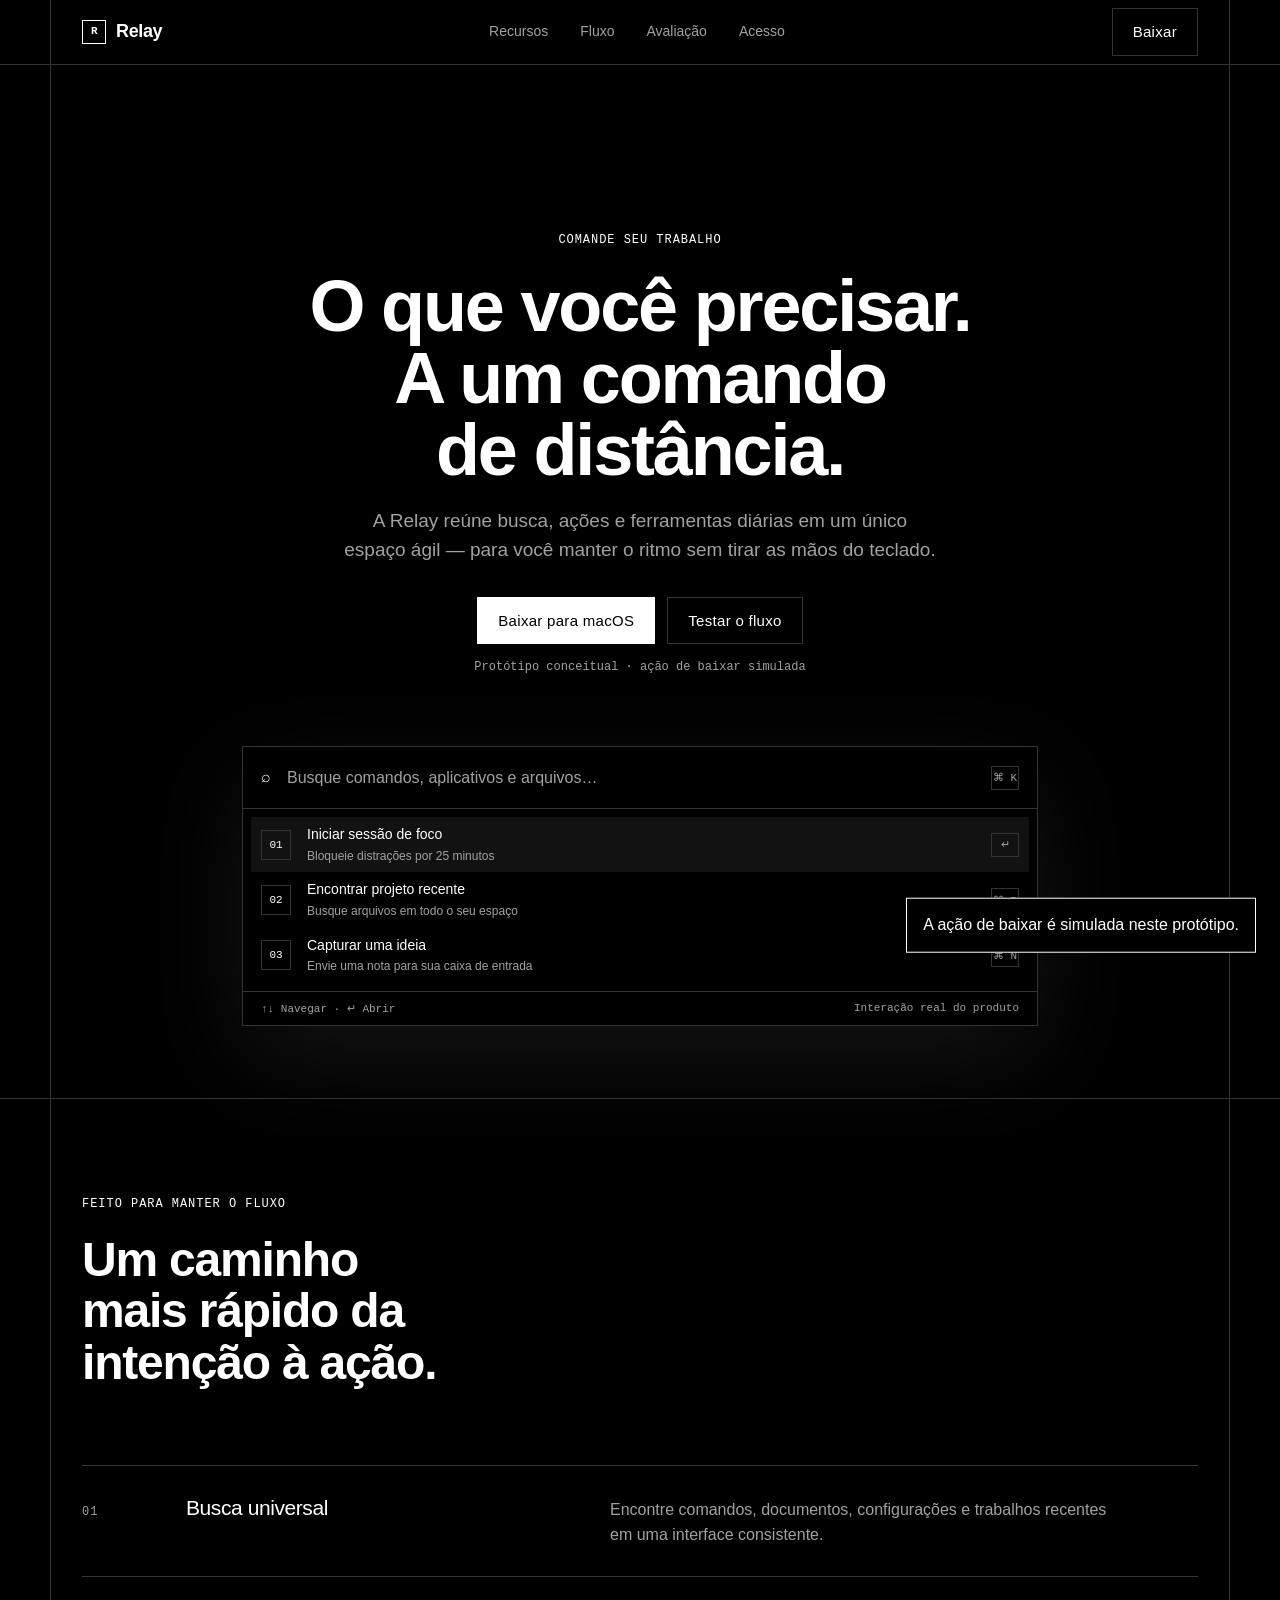
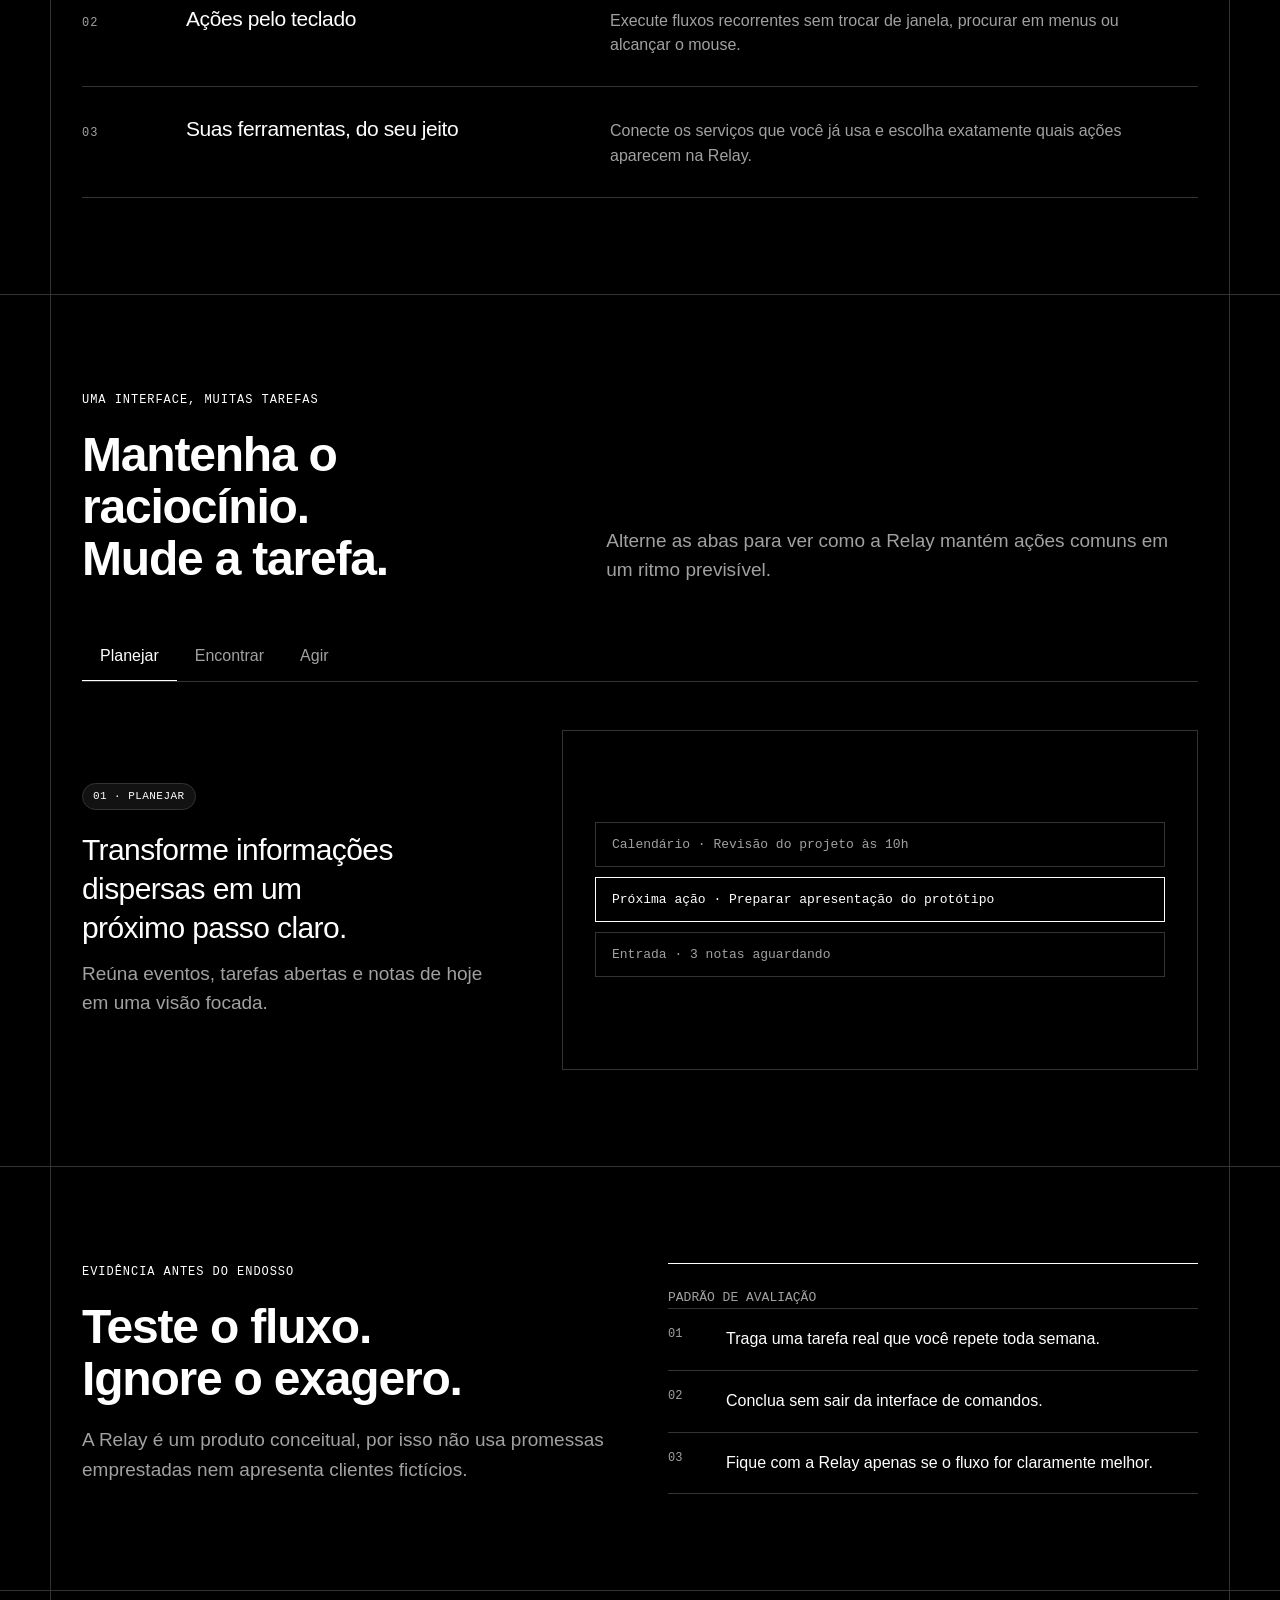
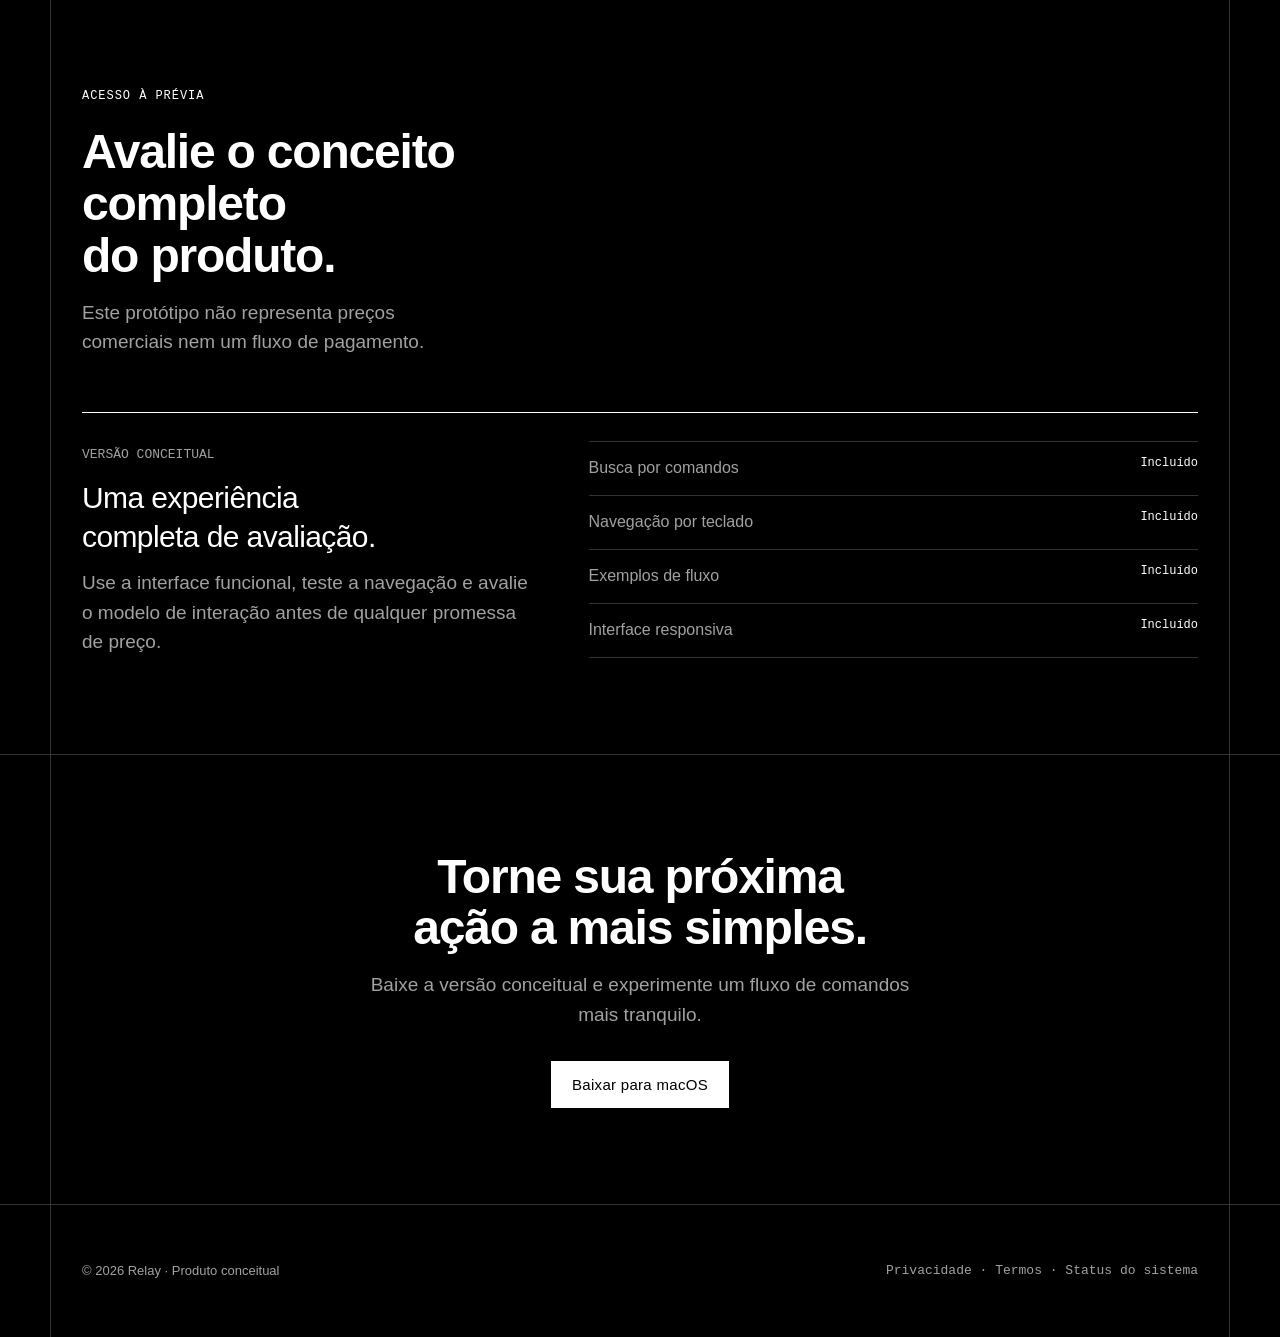
==== index.html @ df91eb84 "fix: rename html to index" ====
<!doctype html>
<html lang="pt-BR"><head>
  <meta charset="utf-8">
  <meta name="viewport" content="width=device-width, initial-scale=1">
  <meta name="devely-publish-key" content="94dd5764-692f-4959-9a1d-7e3acde81a6e" />
  <meta name="description" content="Relay é um espaço de comandos conceitual para avançar no trabalho diário sem perder o foco.">
  <title>Relay — Seu trabalho a um comando de distância</title>
  <style>
    :root {
      --bg: #000000;
      --surface: #000000;
      --fg: #ffffff;
      --muted: #a1a1a1;
      --border: #333333;
      --accent: #ffffff;
      --accent-soft: color-mix(in oklch, var(--accent) 12%, transparent);
      --fg-soft: color-mix(in oklch, var(--fg) 7%, transparent);
      --font-display: Geist, sans-serif;
      --font-body: Geist, sans-serif;
      --font-mono: 'Geist Mono', monospace;
      --fs-h1: clamp(46px, 6.4vw, 72px);
      --fs-h2: clamp(32px, 4vw, 48px);
      --fs-h3: 21px;
      --fs-lead: 19px;
      --fs-body: 16px;
      --fs-meta: 13px;
      --gap-xs: 8px;
      --gap-sm: 12px;
      --gap-md: 20px;
      --gap-lg: 32px;
      --gap-xl: 56px;
      --gap-2xl: 96px;
      --container: 1180px;
      --gutter: 32px;
      --radius: 0px;
      --radius-lg: 0px;
    }
    *, *::before, *::after { box-sizing: border-box; }
    html { -webkit-text-size-adjust: 100%; scroll-behavior: smooth; }
    body { position: relative; margin: 0; overflow-x: hidden; background: var(--bg); color: var(--fg); font-family: var(--font-body); font-size: var(--fs-body); line-height: 1.55; text-rendering: optimizeLegibility; -webkit-font-smoothing: antialiased; }
    img, svg { display: block; max-width: 100%; }
    a { color: inherit; text-decoration: none; }
    button { font: inherit; cursor: pointer; }
    p { text-wrap: pretty; }
    h1, h2, h3, h4 { text-wrap: balance; }
    :focus-visible { outline: 2px solid var(--fg); outline-offset: 4px; }
    .sr-only { position: absolute; width: 1px; height: 1px; padding: 0; margin: -1px; overflow: hidden; clip: rect(0, 0, 0, 0); white-space: nowrap; border: 0; }
    .skip-link { position: fixed; left: 16px; top: -80px; z-index: 100; padding: 10px 14px; background: var(--fg); color: var(--bg); }
    .skip-link:focus { top: 16px; }
    .site-frame { position: absolute; inset: 0 auto; left: 50%; z-index: 25; width: min(100%, var(--container)); height: 100%; transform: translateX(-50%); border-inline: 1px solid var(--border); pointer-events: none; }
    .container { max-width: var(--container); margin-inline: auto; padding-inline: var(--gutter); }
    .section { padding-block: clamp(64px, 9vw, var(--gap-2xl)); scroll-margin-top: 72px; }
    .section + .section { border-top: 1px solid var(--border); }
    .stack { display: flex; flex-direction: column; }
    .stack > * + * { margin-top: var(--gap-md); }
    .row { display: flex; align-items: center; gap: var(--gap-md); }
    .row-between { display: flex; align-items: center; justify-content: space-between; gap: var(--gap-md); }
    .grid-2 { display: grid; grid-template-columns: repeat(2, 1fr); gap: var(--gap-lg); }
    .grid-3 { display: grid; grid-template-columns: repeat(3, 1fr); gap: var(--gap-lg); }
    .grid-4 { display: grid; grid-template-columns: repeat(4, 1fr); gap: var(--gap-md); }
    .grid-2-1 { display: grid; grid-template-columns: 2fr 1fr; gap: var(--gap-xl); align-items: start; }
    .grid-1-2 { display: grid; grid-template-columns: 1fr 2fr; gap: var(--gap-xl); align-items: start; }
    .h1, h1 { font-family: var(--font-display); font-size: var(--fs-h1); font-weight: 590; line-height: 1; letter-spacing: -.03em; margin: 0; }
    .h2, h2 { font-family: var(--font-display); font-size: var(--fs-h2); font-weight: 590; line-height: 1.08; letter-spacing: -.025em; margin: 0; }
    .h3, h3 { font-family: var(--font-display); font-size: var(--fs-h3); font-weight: 520; line-height: 1.3; letter-spacing: -.02em; margin: 0; }
    .lead { font-size: var(--fs-lead); line-height: 1.55; color: var(--muted); max-width: 56ch; margin: 0; }
    .eyebrow { font-family: var(--font-mono); font-size: 12px; letter-spacing: .08em; text-transform: uppercase; color: var(--accent); margin: 0 0 var(--gap-md); }
    .meta { font-family: var(--font-mono); font-size: var(--fs-meta); color: var(--muted); }
    .num { font-family: var(--font-mono); font-variant-numeric: tabular-nums; }
    .topnav { position: sticky; top: 0; z-index: 20; background: color-mix(in oklch, var(--bg) 90%, transparent); backdrop-filter: blur(16px); border-bottom: 1px solid var(--border); }
    .topnav-inner { display: flex; align-items: center; justify-content: space-between; min-height: 64px; }
    .topnav .logo { display: inline-flex; align-items: center; gap: 10px; font-family: var(--font-display); font-size: 18px; font-weight: 600; letter-spacing: -.02em; }
    .logo-mark { width: 24px; height: 24px; display: grid; place-items: center; border: 1px solid var(--fg); font-family: var(--font-mono); font-size: 11px; }
    .topnav-inner nav { display: flex; gap: var(--gap-lg); }
    .topnav-inner nav a { min-height: 44px; display: inline-flex; align-items: center; font-size: 14px; color: var(--muted); }
    .topnav-inner nav a:hover { color: var(--fg); }
    .menu-toggle { display: none; width: 44px; height: 44px; padding: 0; place-items: center; background: transparent; color: var(--fg); border: 1px solid var(--border); }
    .menu-toggle:hover, .menu-toggle[aria-expanded="true"] { border-color: var(--fg); background: var(--fg-soft); }
    .menu-lines { width: 16px; height: 12px; display: grid; align-content: space-between; }
    .menu-lines::before, .menu-lines::after { content: ''; height: 1px; background: currentColor; }
    .topnav .mobile-nav { display: none; border-top: 1px solid var(--border); }
    .topnav .mobile-nav.open { display: block; }
    .mobile-nav a { min-height: 52px; display: flex; align-items: center; justify-content: space-between; border-bottom: 1px solid var(--border); color: var(--fg); }
    .mobile-nav a::after { content: '→'; font-family: var(--font-mono); color: var(--muted); }
    .pagefoot { padding-block: var(--gap-xl); color: var(--muted); font-size: 13px; border-top: 1px solid var(--border); }
    .pagefoot .row-between { flex-wrap: wrap; gap: var(--gap-md); }
    .btn { min-height: 44px; display: inline-flex; align-items: center; justify-content: center; gap: 8px; padding: 11px 20px; border-radius: var(--radius); border: 1px solid transparent; font-size: 15px; font-weight: 540; letter-spacing: .02em; transition: transform .08s ease, background .15s ease, color .15s ease, border-color .15s ease; }
    .btn:active { transform: translateY(1px); }
    .btn-primary { background: var(--accent); color: var(--bg); border-color: var(--accent); }
    .btn-primary:hover { background: var(--bg); color: var(--fg); }
    .btn-secondary { background: transparent; color: var(--fg); border-color: var(--border); }
    .btn-secondary:hover { border-color: var(--fg); background: var(--fg-soft); }
    .btn[aria-busy="true"] { cursor: wait; background: var(--fg-soft); color: var(--fg); border-color: var(--border); }
    .btn-ghost { background: transparent; color: var(--fg); border-color: transparent; padding-inline: 8px; }
    .btn-ghost:hover { background: var(--fg-soft); }
    .btn-arrow::after { content: '→'; transition: transform .15s ease; }
    .btn-arrow:hover::after { transform: translateX(3px); }
    .card { background: var(--surface); border: 1px solid var(--border); border-radius: var(--radius-lg); padding: 28px; }
    .card-flat { background: transparent; border: 0; padding: 0; }
    .card-rule { background: transparent; border: 0; border-top: 1px solid var(--fg); padding: 24px 0 0; border-radius: 0; }
    .feature .feature-mark { width: 36px; height: 36px; display: grid; place-items: center; border: 1px solid var(--border); border-radius: 0; color: var(--fg); margin-bottom: var(--gap-md); }
    .feature .feature-mark svg { width: 18px; height: 18px; }
    .feature h3 { margin-bottom: 6px; }
    .feature p { margin: 0; color: var(--muted); font-size: 15px; }
    .capability-list { border-top: 1px solid var(--border); }
    .capability-row { display: grid; grid-template-columns: 72px minmax(180px, .8fr) 1.2fr; gap: var(--gap-lg); align-items: baseline; padding: 28px 0; border-bottom: 1px solid var(--border); }
    .capability-row:hover { background: var(--fg-soft); }
    .capability-index { color: var(--muted); font: 12px var(--font-mono); letter-spacing: .08em; }
    .capability-row p { margin: 0; max-width: 58ch; color: var(--muted); }
    .quote { font-family: var(--font-display); font-size: clamp(24px, 2.6vw, 32px); line-height: 1.32; letter-spacing: -.025em; max-width: 32ch; }
    .quote-author { color: var(--muted); font-size: 14px; margin-top: var(--gap-md); }
    .quote-mark { font-family: var(--font-display); font-size: 120px; line-height: .7; color: var(--muted); opacity: .35; margin-bottom: -24px; }
    .pill { display: inline-flex; align-items: center; gap: 6px; padding: 4px 10px; background: var(--fg-soft); color: var(--fg); border: 1px solid var(--border); border-radius: 999px; font-family: var(--font-mono); font-size: 11px; letter-spacing: .04em; text-transform: uppercase; }
    .tag { display: inline-flex; align-items: center; padding: 4px 10px; background: transparent; color: var(--muted); border: 1px solid var(--border); border-radius: 999px; font-size: 12px; }
    .ds-table { width: 100%; border-collapse: collapse; font-size: 14px; }
    .ds-table th, .ds-table td { padding: 14px; text-align: left; border-bottom: 1px solid var(--border); }
    .ds-table th { color: var(--muted); font-weight: 500; font-family: var(--font-mono); font-size: 12px; letter-spacing: .04em; text-transform: uppercase; }
    .ds-table tbody tr:hover { background: var(--fg-soft); }
    .ds-table .num-col { font-family: var(--font-mono); font-variant-numeric: tabular-nums; text-align: right; }
    .hero { padding-block: clamp(88px, 13vw, 168px) 72px; }
    .hero-center { text-align: center; max-width: 860px; margin-inline: auto; }
    .hero h1 { margin-bottom: var(--gap-md); }
    .hero .lead { margin: 0 auto var(--gap-lg); }
    .hero-cta { display: inline-flex; gap: var(--gap-sm); flex-wrap: wrap; }
    .hero-center .hero-cta { justify-content: center; }
    .hero-note { margin-top: 16px; color: var(--muted); font: 12px var(--font-mono); }
    .command-shell { margin: 72px auto 0; max-width: 880px; text-align: left; border: 1px solid var(--border); background: var(--surface); box-shadow: 0 32px 100px color-mix(in oklch, var(--fg) 8%, transparent); }
    .command-bar { display: grid; grid-template-columns: auto 1fr auto; align-items: center; gap: 14px; min-height: 62px; padding: 0 18px; border-bottom: 1px solid var(--border); }
    .command-input { width: 100%; border: 0; outline: 0; background: transparent; color: var(--fg); font: 16px var(--font-body); }
    .command-input::placeholder { color: var(--muted); }
    .key { min-width: 28px; height: 24px; display: inline-grid; place-items: center; border: 1px solid var(--border); color: var(--muted); font: 11px var(--font-mono); }
    .command-list { padding: 8px; }
    .command-item { width: 100%; min-height: 52px; display: grid; grid-template-columns: 34px 1fr auto; align-items: center; gap: 12px; padding: 7px 10px; color: var(--fg); background: transparent; border: 0; text-align: left; }
    .command-item:hover, .command-item[aria-selected="true"] { background: var(--fg-soft); }
    .command-icon { width: 30px; height: 30px; display: grid; place-items: center; border: 1px solid var(--border); font: 11px var(--font-mono); }
    .command-copy strong { display: block; font-size: 14px; font-weight: 520; }
    .command-copy span { display: block; margin-top: 1px; color: var(--muted); font-size: 12px; }
    .command-empty { display: none; padding: 36px 20px; text-align: center; color: var(--muted); }
    .command-foot { display: flex; justify-content: space-between; gap: 16px; padding: 10px 18px; border-top: 1px solid var(--border); color: var(--muted); font: 11px var(--font-mono); }
    .workflow-tabs { display: flex; gap: 0; overflow-x: auto; border-bottom: 1px solid var(--border); }
    .workflow-tab { min-height: 48px; padding: 0 18px; background: transparent; color: var(--muted); border: 0; border-bottom: 1px solid transparent; white-space: nowrap; }
    .workflow-tab:hover { color: var(--fg); }
    .workflow-tab[aria-selected="true"] { color: var(--fg); border-bottom-color: var(--fg); }
    .workflow-panel { display: none; grid-template-columns: .8fr 1.2fr; gap: var(--gap-xl); align-items: center; padding-top: 48px; }
    .workflow-panel.active { display: grid; }
    .workflow-demo { min-height: 340px; display: flex; flex-direction: column; justify-content: center; gap: 10px; padding: 32px; border: 1px solid var(--border); }
    .workflow-line { padding: 14px 16px; border: 1px solid var(--border); color: var(--muted); font: 13px var(--font-mono); }
    .workflow-line.active { color: var(--fg); border-color: var(--fg); }
    .proof-panel { display: grid; grid-template-columns: 1fr 1fr; gap: var(--gap-xl); align-items: start; }
    .proof-slot { min-height: 220px; display: flex; flex-direction: column; justify-content: space-between; border-top: 1px solid var(--fg); padding-top: 24px; }
    .proof-principles { display: grid; gap: 0; border-top: 1px solid var(--border); }
    .proof-principle { display: grid; grid-template-columns: 42px 1fr; gap: 16px; padding: 18px 0; border-bottom: 1px solid var(--border); }
    .proof-principle span { color: var(--muted); font: 12px var(--font-mono); }
    .proof-principle p { margin: 0; color: var(--fg); }
    .pricing-wrap { overflow-x: auto; }
    .plan-name { display: block; color: var(--fg); font-family: var(--font-body); font-weight: 600; }
    .price { display: block; margin-top: 4px; color: var(--fg); font: 13px var(--font-mono); }
    .preview-plan { display: grid; grid-template-columns: .85fr 1.15fr; gap: var(--gap-xl); align-items: start; border-top: 1px solid var(--fg); padding-top: 28px; }
    .preview-plan h3 { font-size: 30px; }
    .preview-list { margin: 0; padding: 0; list-style: none; border-top: 1px solid var(--border); }
    .preview-list li { display: flex; justify-content: space-between; gap: 24px; padding: 14px 0; border-bottom: 1px solid var(--border); color: var(--muted); }
    .preview-list li::after { content: 'Incluído'; color: var(--fg); font: 12px var(--font-mono); }
    .cta-strip { text-align: center; }
    .cta-strip .lead { margin: 16px auto 32px; }
    .status-toast { position: fixed; right: 24px; bottom: 24px; z-index: 30; max-width: min(360px, calc(100vw - 48px)); padding: 14px 16px; border: 1px solid var(--fg); background: var(--bg); color: var(--fg); transform: translateY(140%); transition: transform .15s cubic-bezier(.2, 0, 0, 1); }
    .status-toast.show { transform: translateY(0); }
    @media (max-width: 920px) {
      :root { --gutter: 20px; }
      .grid-2, .grid-3, .grid-4, .grid-2-1, .grid-1-2, .workflow-panel, .proof-panel, .preview-plan { grid-template-columns: 1fr; }
      .topnav-inner nav { display: none; }
      .topnav .download-action { display: none; }
      .menu-toggle { display: grid; }
      .capability-row { grid-template-columns: 42px 1fr; gap: 12px; }
      .capability-row p { grid-column: 2; }
      .hero { padding-top: 72px; }
      .command-shell { margin-top: 48px; }
      .command-foot { display: none; }
      .ds-table { min-width: 680px; }
    }
    @media (max-width: 560px) {
      .hero-cta { width: 100%; }
      .hero-cta .btn { width: 100%; }
      .command-item { grid-template-columns: 34px 1fr; }
      .command-item .key { display: none; }
    }
    @media (prefers-reduced-motion: reduce) {
      html { scroll-behavior: auto; }
      *, *::before, *::after { transition-duration: .01ms !important; }
    }
  </style>
</head>
<body>
  <a class="skip-link" href="#content">Pular para o conteúdo</a>
  <div class="site-frame" aria-hidden="true"></div>
  <header class="topnav" data-od-id="topnav">
    <div class="container topnav-inner">
      <a class="logo" href="#top" aria-label="Página inicial da Relay" data-od-id="brand-link"><span class="logo-mark">R</span>Relay</a>
      <nav aria-label="Navegação principal">
        <a href="#features">Recursos</a><a href="#workflow">Fluxo</a><a href="#proof">Avaliação</a><a href="#pricing">Acesso</a>
      </nav>
      <button class="btn btn-secondary download-action" data-od-id="nav-download">Baixar</button>
      <button class="menu-toggle" id="menu-toggle" type="button" aria-expanded="false" aria-controls="mobile-nav" aria-label="Abrir navegação" data-od-id="mobile-menu-toggle"><span class="menu-lines" aria-hidden="true"></span></button>
    </div>
    <nav class="mobile-nav" id="mobile-nav" aria-label="Navegação móvel" data-od-id="mobile-navigation">
      <div class="container"><a href="#features">Recursos</a><a href="#workflow">Fluxo</a><a href="#proof">Avaliação</a><a href="#pricing">Acesso</a></div>
    </nav>
  </header>

  <main id="content">
    <section class="section hero" id="top" data-od-id="hero">
      <div class="container hero-center">
        <p class="eyebrow">Comande seu trabalho</p>
        <h1 data-od-id="hero-heading">O que você precisar.
A um comando de distância.</h1>
        <p class="lead">A Relay reúne busca, ações e ferramentas diárias em um único espaço ágil — para você manter o ritmo sem tirar as mãos do teclado.</p>
        <div class="hero-cta">
          <button class="btn btn-primary download-action" data-od-id="hero-download">Baixar para macOS</button>
          <a class="btn btn-secondary" href="#workflow" data-od-id="hero-demo">Testar o fluxo</a>
        </div>
        <p class="hero-note">Protótipo conceitual · ação de baixar simulada</p>

        <div class="command-shell" data-od-id="command-demo">
          <label class="command-bar" for="command-search">
            <span class="sr-only">Buscar comandos</span>
            <span aria-hidden="true">⌕</span>
            <input class="command-input" id="command-search" type="search" role="combobox" placeholder="Busque comandos, aplicativos e arquivos…" autocomplete="off" aria-autocomplete="list" aria-expanded="true" aria-controls="command-list">
            <span class="key">⌘ K</span>
          </label>
          <div class="command-list" id="command-list" role="listbox" aria-label="Comandos disponíveis">
            <button class="command-item" id="command-focus" role="option" aria-selected="true" data-search="iniciar sessão de foco cronômetro">
              <span class="command-icon">01</span><span class="command-copy"><strong>Iniciar sessão de foco</strong><span>Bloqueie distrações por 25 minutos</span></span><span class="key">↵</span>
            </button>
            <button class="command-item" id="command-project" role="option" aria-selected="false" data-search="buscar projeto recente arquivos">
              <span class="command-icon">02</span><span class="command-copy"><strong>Encontrar projeto recente</strong><span>Busque arquivos em todo o seu espaço</span></span><span class="key">⌘ P</span>
            </button>
            <button class="command-item" id="command-note" role="option" aria-selected="false" data-search="capturar pensamento nota caixa de entrada">
              <span class="command-icon">03</span><span class="command-copy"><strong>Capturar uma ideia</strong><span>Envie uma nota para sua caixa de entrada</span></span><span class="key">⌘ N</span>
            </button>
            <div class="command-empty" id="command-empty">Nenhum comando encontrado. Tente “foco” ou “nota”.</div>
          </div>
          <div class="command-foot"><span>↑↓ Navegar · ↵ Abrir</span><span>Interação real do produto</span></div>
        </div>
      </div>
    </section>

    <section class="section" id="features" data-od-id="features">
      <div class="container stack" style="gap: 56px;">
        <div style="max-width: 40ch;">
          <p class="eyebrow">Feito para manter o fluxo</p>
          <h2 data-od-id="features-heading">Um caminho mais rápido da intenção à ação.</h2>
        </div>
        <div class="capability-list">
          <article class="capability-row" data-od-id="feature-universal-search"><span class="capability-index">01</span><h3>Busca universal</h3><p>Encontre comandos, documentos, configurações e trabalhos recentes em uma interface consistente.</p></article>
          <article class="capability-row" data-od-id="feature-actions"><span class="capability-index">02</span><h3>Ações pelo teclado</h3><p>Execute fluxos recorrentes sem trocar de janela, procurar em menus ou alcançar o mouse.</p></article>
          <article class="capability-row" data-od-id="feature-extensions"><span class="capability-index">03</span><h3>Suas ferramentas, do seu jeito</h3><p>Conecte os serviços que você já usa e escolha exatamente quais ações aparecem na Relay.</p></article>
        </div>
      </div>
    </section>

    <section class="section" id="workflow" data-od-id="workflow">
      <div class="container">
        <div class="row-between" style="align-items: end; margin-bottom: 48px;">
          <div style="max-width: 42ch;"><p class="eyebrow">Uma interface, muitas tarefas</p><h2 data-od-id="workflow-heading">Mantenha o raciocínio. Mude a tarefa.</h2></div>
          <p class="lead">Alterne as abas para ver como a Relay mantém ações comuns em um ritmo previsível.</p>
        </div>
        <div class="workflow-tabs" role="tablist" aria-label="Exemplos de fluxo" data-od-id="workflow-tabs">
          <button class="workflow-tab" role="tab" aria-selected="true" aria-controls="panel-plan" id="tab-plan">Planejar</button>
          <button class="workflow-tab" role="tab" aria-selected="false" aria-controls="panel-find" id="tab-find" tabindex="-1">Encontrar</button>
          <button class="workflow-tab" role="tab" aria-selected="false" aria-controls="panel-act" id="tab-act" tabindex="-1">Agir</button>
        </div>
        <div class="workflow-panel active" id="panel-plan" role="tabpanel" aria-labelledby="tab-plan">
          <div><span class="pill">01 · Planejar</span><h3 style="font-size: 30px; margin-top: 20px;">Transforme informações dispersas em um próximo passo claro.</h3><p class="lead" style="margin-top: 12px;">Reúna eventos, tarefas abertas e notas de hoje em uma visão focada.</p></div>
          <div class="workflow-demo" aria-label="Prévia do fluxo de planejamento"><div class="workflow-line">Calendário · Revisão do projeto às 10h</div><div class="workflow-line active">Próxima ação · Preparar apresentação do protótipo</div><div class="workflow-line">Entrada · 3 notas aguardando</div></div>
        </div>
        <div class="workflow-panel" id="panel-find" role="tabpanel" aria-labelledby="tab-find" hidden="">
          <div><span class="pill">02 · Encontrar</span><h3 style="font-size: 30px; margin-top: 20px;">Busque pelo significado, não pela memória.</h3><p class="lead" style="margin-top: 12px;">Use linguagem natural para chegar a documentos, pessoas e projetos recentes.</p></div>
          <div class="workflow-demo" aria-label="Prévia do fluxo de busca"><div class="workflow-line">Busca · “o documento de lançamento da semana passada”</div><div class="workflow-line active">Encontrado · Documento de lançamento do produto</div><div class="workflow-line">Ação · Abrir no espaço de trabalho</div></div>
        </div>
        <div class="workflow-panel" id="panel-act" role="tabpanel" aria-labelledby="tab-act" hidden="">
          <div><span class="pill">03 · Agir</span><h3 style="font-size: 30px; margin-top: 20px;">Resolva as pequenas tarefas enquanto ainda são pequenas.</h3><p class="lead" style="margin-top: 12px;">Envie, agende, capture e atualize sem abrir outra janela de aplicativo.</p></div>
          <div class="workflow-demo" aria-label="Prévia do fluxo de ação"><div class="workflow-line">Comando · Agendar bloco de foco</div><div class="workflow-line active">Horário · Amanhã, 09h–10h30</div><div class="workflow-line">Resultado · Pronto para confirmar</div></div>
        </div>
      </div>
    </section>

    <section class="section" id="proof" data-od-id="customer-proof">
      <div class="container proof-panel">
        <div><p class="eyebrow">Evidência antes do endosso</p><h2 data-od-id="proof-heading">Teste o fluxo. Ignore o exagero.</h2><p class="lead" style="margin-top: 20px;">A Relay é um produto conceitual, por isso não usa promessas emprestadas nem apresenta clientes fictícios.</p></div>
        <div class="proof-slot" data-od-id="evaluation-principles">
          <span class="meta">PADRÃO DE AVALIAÇÃO</span>
          <div class="proof-principles">
            <div class="proof-principle"><span>01</span><p>Traga uma tarefa real que você repete toda semana.</p></div>
            <div class="proof-principle"><span>02</span><p>Conclua sem sair da interface de comandos.</p></div>
            <div class="proof-principle"><span>03</span><p>Fique com a Relay apenas se o fluxo for claramente melhor.</p></div>
          </div>
        </div>
      </div>
    </section>

    <section class="section" id="pricing" data-od-id="pricing">
      <div class="container">
        <div style="max-width: 42ch; margin-bottom: 56px;"><p class="eyebrow">Acesso à prévia</p><h2 data-od-id="pricing-heading">Avalie o conceito completo do produto.</h2><p class="lead" style="margin-top: 16px;">Este protótipo não representa preços comerciais nem um fluxo de pagamento.</p></div>
        <div class="preview-plan" data-od-id="preview-plan">
          <div><span class="meta">VERSÃO CONCEITUAL</span><h3 style="margin-top: 12px;">Uma experiência completa de avaliação.</h3><p class="lead" style="margin-top: 12px;">Use a interface funcional, teste a navegação e avalie o modelo de interação antes de qualquer promessa de preço.</p></div>
          <ul class="preview-list" aria-label="A versão conceitual inclui"><li>Busca por comandos</li><li>Navegação por teclado</li><li>Exemplos de fluxo</li><li>Interface responsiva</li></ul>
        </div>
      </div>
    </section>

    <section class="section cta-strip" data-od-id="cta-strip">
      <div class="container" style="max-width: 660px;"><h2>Torne sua próxima ação a mais simples.</h2><p class="lead">Baixe a versão conceitual e experimente um fluxo de comandos mais tranquilo.</p><button class="btn btn-primary download-action" data-od-id="closing-download">Baixar para macOS</button></div>
    </section>
  </main>

  <footer class="pagefoot" data-od-id="footer">
    <div class="container row-between"><span>© 2026 Relay · Produto conceitual</span><span class="meta">Privacidade · Termos · Status do sistema</span></div>
  </footer>
  <div class="status-toast" id="status-toast" role="status" aria-live="polite">A ação de baixar é simulada neste protótipo.</div>

  <script>
    const menuToggle = document.querySelector('#menu-toggle');
    const mobileNav = document.querySelector('#mobile-nav');
    function closeMenu() {
      mobileNav.classList.remove('open');
      menuToggle.setAttribute('aria-expanded', 'false');
      menuToggle.setAttribute('aria-label', 'Abrir navegação');
    }
    menuToggle.addEventListener('click', () => {
      const open = menuToggle.getAttribute('aria-expanded') === 'true';
      if (open) closeMenu();
      else {
        mobileNav.classList.add('open');
        menuToggle.setAttribute('aria-expanded', 'true');
        menuToggle.setAttribute('aria-label', 'Fechar navegação');
      }
    });
    mobileNav.querySelectorAll('a').forEach((link) => link.addEventListener('click', closeMenu));
    document.addEventListener('keydown', (event) => {
      if (event.key === 'Escape' && menuToggle.getAttribute('aria-expanded') === 'true') {
        closeMenu();
        menuToggle.focus();
      }
    });

    const search = document.querySelector('#command-search');
    const items = [...document.querySelectorAll('.command-item')];
    const empty = document.querySelector('#command-empty');
    function selectCommand(item, moveFocus = false) {
      items.forEach((entry) => entry.setAttribute('aria-selected', entry === item ? 'true' : 'false'));
      if (item) {
        search.setAttribute('aria-activedescendant', item.id);
        if (moveFocus) item.focus();
      } else search.removeAttribute('aria-activedescendant');
    }
    function filterCommands() {
      const query = search.value.trim().toLowerCase();
      let visible = 0;
      items.forEach((item) => {
        const match = item.dataset.search.includes(query) || item.innerText.toLowerCase().includes(query);
        item.hidden = !match;
        if (match) visible += 1;
      });
      empty.style.display = visible ? 'none' : 'block';
      const first = items.find((item) => !item.hidden);
      selectCommand(first);
    }
    search.addEventListener('input', filterCommands);
    document.addEventListener('keydown', (event) => {
      if ((event.metaKey || event.ctrlKey) && event.key.toLowerCase() === 'k') { event.preventDefault(); search.focus(); }
      if (event.key === 'Escape' && document.activeElement === search) { search.value = ''; filterCommands(); search.blur(); }
    });
    search.addEventListener('keydown', (event) => {
      if (event.key !== 'ArrowDown' && event.key !== 'ArrowUp' && event.key !== 'Enter') return;
      const visibleItems = items.filter((item) => !item.hidden);
      if (!visibleItems.length) return;
      event.preventDefault();
      const selected = visibleItems.find((item) => item.getAttribute('aria-selected') === 'true') || visibleItems[0];
      if (event.key === 'Enter') selected.click();
      else {
        const direction = event.key === 'ArrowDown' ? 1 : -1;
        const next = visibleItems[(visibleItems.indexOf(selected) + direction + visibleItems.length) % visibleItems.length];
        selectCommand(next);
      }
    });
    items.forEach((item) => item.addEventListener('click', () => {
      selectCommand(item);
      showToast(item.querySelector('strong').textContent + ' selecionado.');
    }));

    const tabs = [...document.querySelectorAll('.workflow-tab')];
    const panels = [...document.querySelectorAll('.workflow-panel')];
    function activateTab(tab, moveFocus = true) {
      tabs.forEach((entry) => entry.setAttribute('aria-selected', 'false'));
      tabs.forEach((entry) => entry.setAttribute('tabindex', '-1'));
      panels.forEach((panel) => { panel.classList.remove('active'); panel.hidden = true; });
      tab.setAttribute('aria-selected', 'true');
      tab.setAttribute('tabindex', '0');
      const panel = document.querySelector('#' + tab.getAttribute('aria-controls'));
      panel.hidden = false;
      panel.classList.add('active');
      if (moveFocus) tab.focus();
    }
    tabs.forEach((tab) => {
      tab.addEventListener('click', () => activateTab(tab));
      tab.addEventListener('keydown', (event) => {
        if (!['ArrowLeft', 'ArrowRight', 'Home', 'End'].includes(event.key)) return;
        event.preventDefault();
        const current = tabs.indexOf(tab);
        const next = event.key === 'Home' ? 0 : event.key === 'End' ? tabs.length - 1 : (current + (event.key === 'ArrowRight' ? 1 : -1) + tabs.length) % tabs.length;
        activateTab(tabs[next]);
      });
    });

    const toast = document.querySelector('#status-toast');
    let toastTimer;
    function showToast(message) {
      toast.textContent = message;
      toast.classList.add('show');
      clearTimeout(toastTimer);
      toastTimer = setTimeout(() => toast.classList.remove('show'), 2600);
    }
    document.querySelectorAll('.download-action').forEach((button) => button.addEventListener('click', () => {
      const original = button.textContent;
      button.setAttribute('aria-busy', 'true');
      button.disabled = true;
      button.textContent = 'Preparando…';
      setTimeout(() => {
        button.removeAttribute('aria-busy');
        button.disabled = false;
        button.textContent = original;
        showToast('Versão conceitual indisponível — este protótipo não inclui um aplicativo para instalar.');
      }, 650);
    }));
  </script>


</body></html>
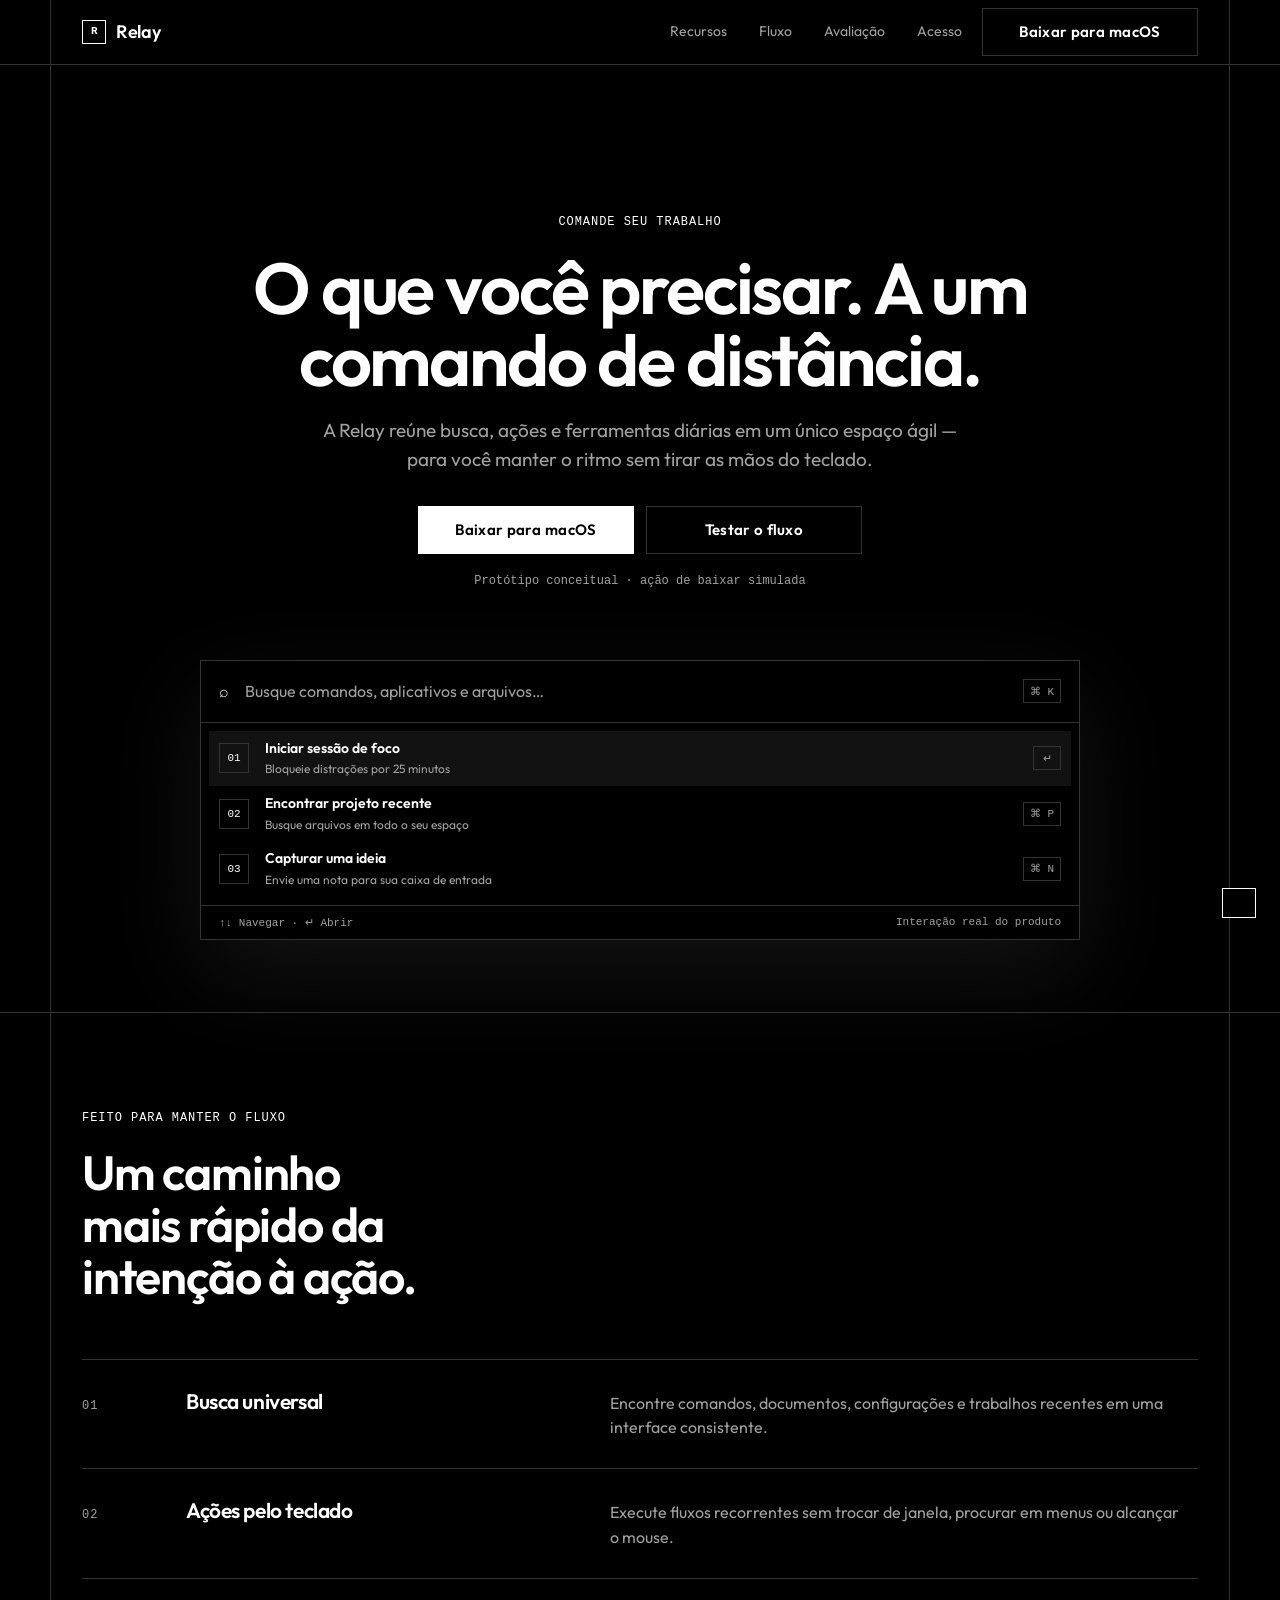
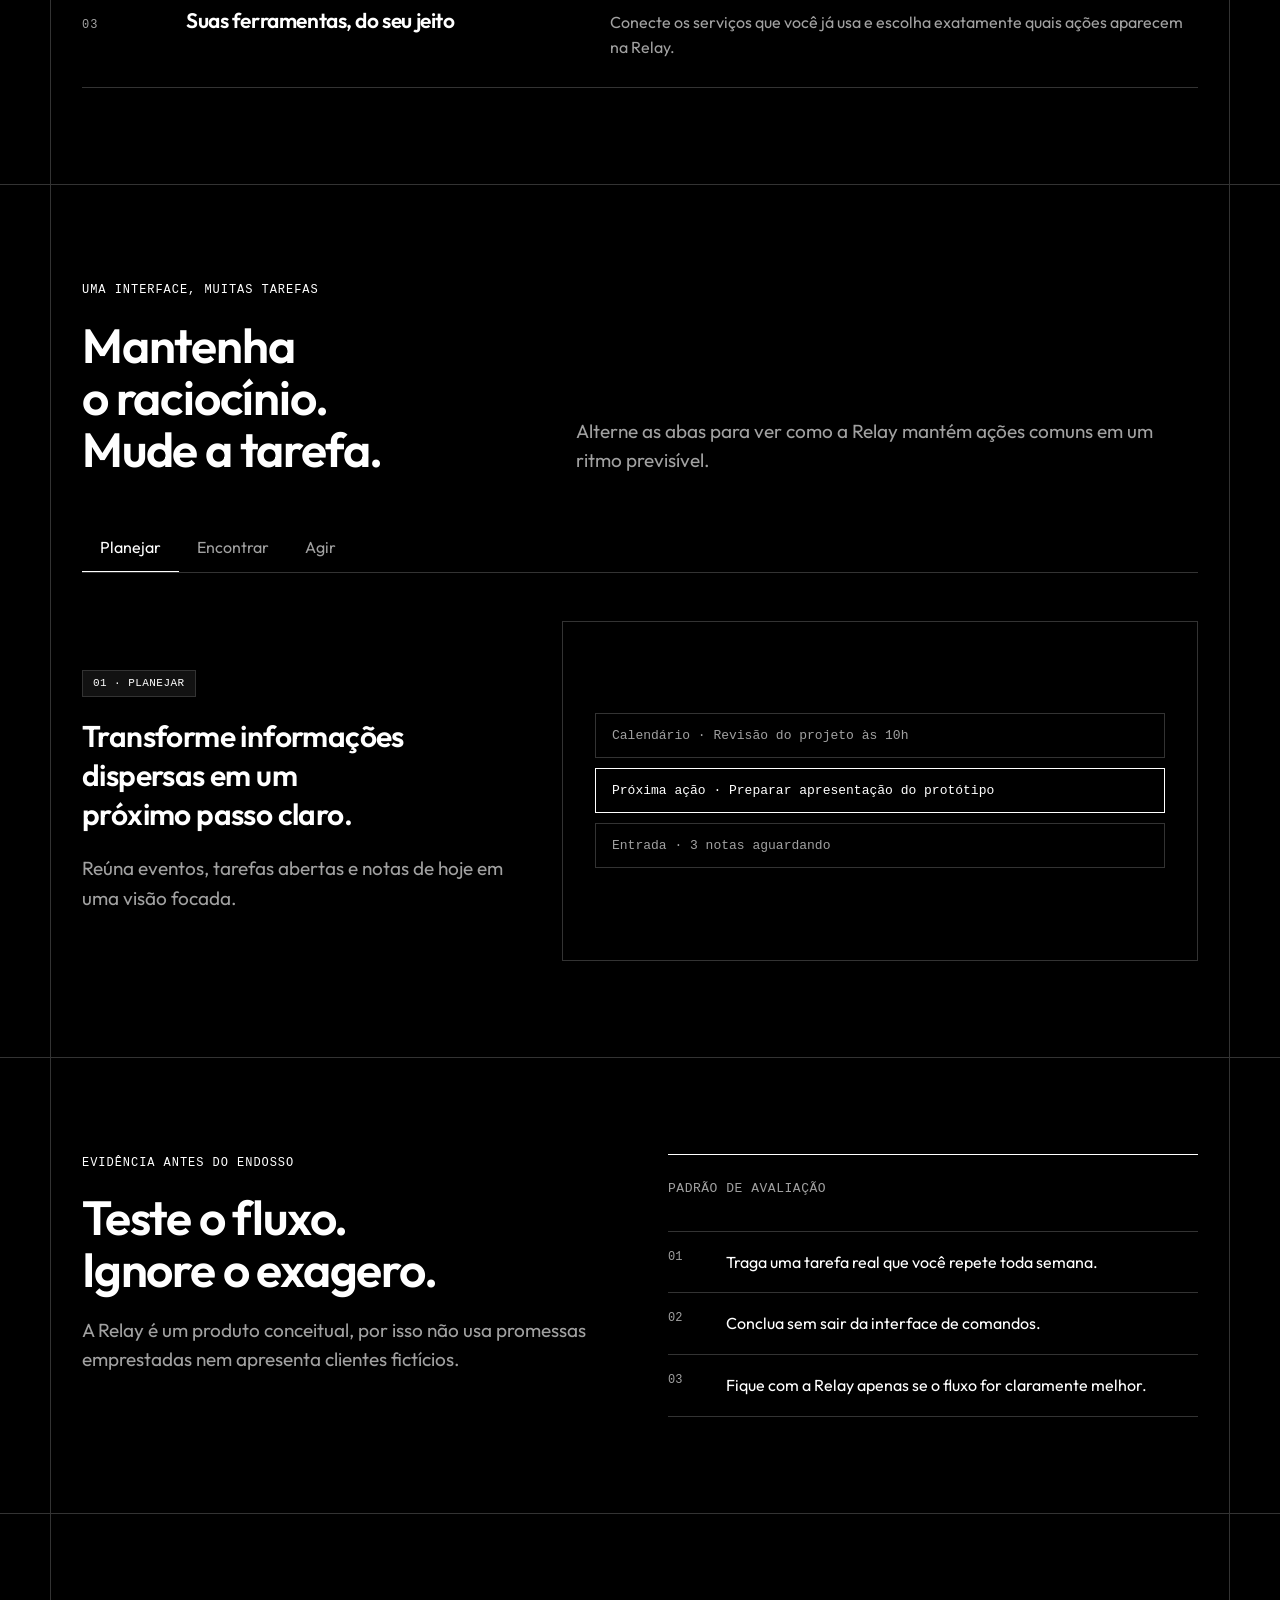
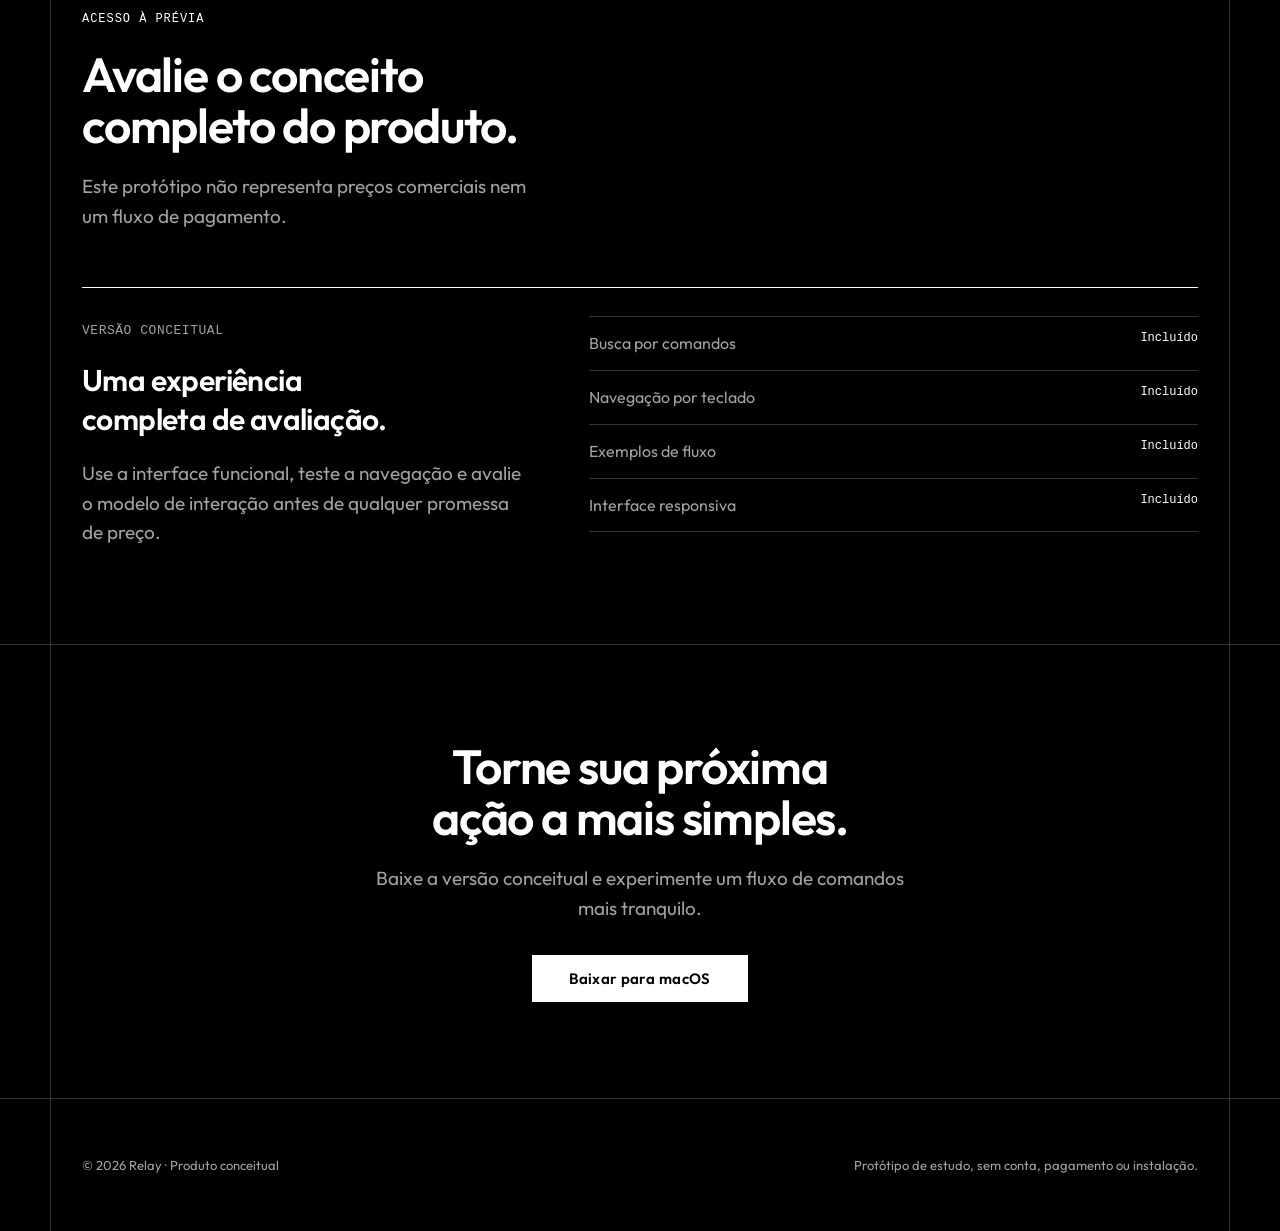
==== commit fe11852c: "refactor: simplify index.html by removing unused styles and reorganizing meta tags" ====
--- a/index.html
+++ b/index.html
@@ -1,437 +1,459 @@
 <!doctype html>
-<html lang="pt-BR"><head>
-  <meta charset="utf-8">
-  <meta name="viewport" content="width=device-width, initial-scale=1">
-  <meta name="devely-publish-key" content="94dd5764-692f-4959-9a1d-7e3acde81a6e" />
-  <meta name="description" content="Relay é um espaço de comandos conceitual para avançar no trabalho diário sem perder o foco.">
-  <title>Relay — Seu trabalho a um comando de distância</title>
-  <style>
-    :root {
-      --bg: #000000;
-      --surface: #000000;
-      --fg: #ffffff;
-      --muted: #a1a1a1;
-      --border: #333333;
-      --accent: #ffffff;
-      --accent-soft: color-mix(in oklch, var(--accent) 12%, transparent);
-      --fg-soft: color-mix(in oklch, var(--fg) 7%, transparent);
-      --font-display: Geist, sans-serif;
-      --font-body: Geist, sans-serif;
-      --font-mono: 'Geist Mono', monospace;
-      --fs-h1: clamp(46px, 6.4vw, 72px);
-      --fs-h2: clamp(32px, 4vw, 48px);
-      --fs-h3: 21px;
-      --fs-lead: 19px;
-      --fs-body: 16px;
-      --fs-meta: 13px;
-      --gap-xs: 8px;
-      --gap-sm: 12px;
-      --gap-md: 20px;
-      --gap-lg: 32px;
-      --gap-xl: 56px;
-      --gap-2xl: 96px;
-      --container: 1180px;
-      --gutter: 32px;
-      --radius: 0px;
-      --radius-lg: 0px;
-    }
-    *, *::before, *::after { box-sizing: border-box; }
-    html { -webkit-text-size-adjust: 100%; scroll-behavior: smooth; }
-    body { position: relative; margin: 0; overflow-x: hidden; background: var(--bg); color: var(--fg); font-family: var(--font-body); font-size: var(--fs-body); line-height: 1.55; text-rendering: optimizeLegibility; -webkit-font-smoothing: antialiased; }
-    img, svg { display: block; max-width: 100%; }
-    a { color: inherit; text-decoration: none; }
-    button { font: inherit; cursor: pointer; }
-    p { text-wrap: pretty; }
-    h1, h2, h3, h4 { text-wrap: balance; }
-    :focus-visible { outline: 2px solid var(--fg); outline-offset: 4px; }
-    .sr-only { position: absolute; width: 1px; height: 1px; padding: 0; margin: -1px; overflow: hidden; clip: rect(0, 0, 0, 0); white-space: nowrap; border: 0; }
-    .skip-link { position: fixed; left: 16px; top: -80px; z-index: 100; padding: 10px 14px; background: var(--fg); color: var(--bg); }
-    .skip-link:focus { top: 16px; }
-    .site-frame { position: absolute; inset: 0 auto; left: 50%; z-index: 25; width: min(100%, var(--container)); height: 100%; transform: translateX(-50%); border-inline: 1px solid var(--border); pointer-events: none; }
-    .container { max-width: var(--container); margin-inline: auto; padding-inline: var(--gutter); }
-    .section { padding-block: clamp(64px, 9vw, var(--gap-2xl)); scroll-margin-top: 72px; }
-    .section + .section { border-top: 1px solid var(--border); }
-    .stack { display: flex; flex-direction: column; }
-    .stack > * + * { margin-top: var(--gap-md); }
-    .row { display: flex; align-items: center; gap: var(--gap-md); }
-    .row-between { display: flex; align-items: center; justify-content: space-between; gap: var(--gap-md); }
-    .grid-2 { display: grid; grid-template-columns: repeat(2, 1fr); gap: var(--gap-lg); }
-    .grid-3 { display: grid; grid-template-columns: repeat(3, 1fr); gap: var(--gap-lg); }
-    .grid-4 { display: grid; grid-template-columns: repeat(4, 1fr); gap: var(--gap-md); }
-    .grid-2-1 { display: grid; grid-template-columns: 2fr 1fr; gap: var(--gap-xl); align-items: start; }
-    .grid-1-2 { display: grid; grid-template-columns: 1fr 2fr; gap: var(--gap-xl); align-items: start; }
-    .h1, h1 { font-family: var(--font-display); font-size: var(--fs-h1); font-weight: 590; line-height: 1; letter-spacing: -.03em; margin: 0; }
-    .h2, h2 { font-family: var(--font-display); font-size: var(--fs-h2); font-weight: 590; line-height: 1.08; letter-spacing: -.025em; margin: 0; }
-    .h3, h3 { font-family: var(--font-display); font-size: var(--fs-h3); font-weight: 520; line-height: 1.3; letter-spacing: -.02em; margin: 0; }
-    .lead { font-size: var(--fs-lead); line-height: 1.55; color: var(--muted); max-width: 56ch; margin: 0; }
-    .eyebrow { font-family: var(--font-mono); font-size: 12px; letter-spacing: .08em; text-transform: uppercase; color: var(--accent); margin: 0 0 var(--gap-md); }
-    .meta { font-family: var(--font-mono); font-size: var(--fs-meta); color: var(--muted); }
-    .num { font-family: var(--font-mono); font-variant-numeric: tabular-nums; }
-    .topnav { position: sticky; top: 0; z-index: 20; background: color-mix(in oklch, var(--bg) 90%, transparent); backdrop-filter: blur(16px); border-bottom: 1px solid var(--border); }
-    .topnav-inner { display: flex; align-items: center; justify-content: space-between; min-height: 64px; }
-    .topnav .logo { display: inline-flex; align-items: center; gap: 10px; font-family: var(--font-display); font-size: 18px; font-weight: 600; letter-spacing: -.02em; }
-    .logo-mark { width: 24px; height: 24px; display: grid; place-items: center; border: 1px solid var(--fg); font-family: var(--font-mono); font-size: 11px; }
-    .topnav-inner nav { display: flex; gap: var(--gap-lg); }
-    .topnav-inner nav a { min-height: 44px; display: inline-flex; align-items: center; font-size: 14px; color: var(--muted); }
-    .topnav-inner nav a:hover { color: var(--fg); }
-    .menu-toggle { display: none; width: 44px; height: 44px; padding: 0; place-items: center; background: transparent; color: var(--fg); border: 1px solid var(--border); }
-    .menu-toggle:hover, .menu-toggle[aria-expanded="true"] { border-color: var(--fg); background: var(--fg-soft); }
-    .menu-lines { width: 16px; height: 12px; display: grid; align-content: space-between; }
-    .menu-lines::before, .menu-lines::after { content: ''; height: 1px; background: currentColor; }
-    .topnav .mobile-nav { display: none; border-top: 1px solid var(--border); }
-    .topnav .mobile-nav.open { display: block; }
-    .mobile-nav a { min-height: 52px; display: flex; align-items: center; justify-content: space-between; border-bottom: 1px solid var(--border); color: var(--fg); }
-    .mobile-nav a::after { content: '→'; font-family: var(--font-mono); color: var(--muted); }
-    .pagefoot { padding-block: var(--gap-xl); color: var(--muted); font-size: 13px; border-top: 1px solid var(--border); }
-    .pagefoot .row-between { flex-wrap: wrap; gap: var(--gap-md); }
-    .btn { min-height: 44px; display: inline-flex; align-items: center; justify-content: center; gap: 8px; padding: 11px 20px; border-radius: var(--radius); border: 1px solid transparent; font-size: 15px; font-weight: 540; letter-spacing: .02em; transition: transform .08s ease, background .15s ease, color .15s ease, border-color .15s ease; }
-    .btn:active { transform: translateY(1px); }
-    .btn-primary { background: var(--accent); color: var(--bg); border-color: var(--accent); }
-    .btn-primary:hover { background: var(--bg); color: var(--fg); }
-    .btn-secondary { background: transparent; color: var(--fg); border-color: var(--border); }
-    .btn-secondary:hover { border-color: var(--fg); background: var(--fg-soft); }
-    .btn[aria-busy="true"] { cursor: wait; background: var(--fg-soft); color: var(--fg); border-color: var(--border); }
-    .btn-ghost { background: transparent; color: var(--fg); border-color: transparent; padding-inline: 8px; }
-    .btn-ghost:hover { background: var(--fg-soft); }
-    .btn-arrow::after { content: '→'; transition: transform .15s ease; }
-    .btn-arrow:hover::after { transform: translateX(3px); }
-    .card { background: var(--surface); border: 1px solid var(--border); border-radius: var(--radius-lg); padding: 28px; }
-    .card-flat { background: transparent; border: 0; padding: 0; }
-    .card-rule { background: transparent; border: 0; border-top: 1px solid var(--fg); padding: 24px 0 0; border-radius: 0; }
-    .feature .feature-mark { width: 36px; height: 36px; display: grid; place-items: center; border: 1px solid var(--border); border-radius: 0; color: var(--fg); margin-bottom: var(--gap-md); }
-    .feature .feature-mark svg { width: 18px; height: 18px; }
-    .feature h3 { margin-bottom: 6px; }
-    .feature p { margin: 0; color: var(--muted); font-size: 15px; }
-    .capability-list { border-top: 1px solid var(--border); }
-    .capability-row { display: grid; grid-template-columns: 72px minmax(180px, .8fr) 1.2fr; gap: var(--gap-lg); align-items: baseline; padding: 28px 0; border-bottom: 1px solid var(--border); }
-    .capability-row:hover { background: var(--fg-soft); }
-    .capability-index { color: var(--muted); font: 12px var(--font-mono); letter-spacing: .08em; }
-    .capability-row p { margin: 0; max-width: 58ch; color: var(--muted); }
-    .quote { font-family: var(--font-display); font-size: clamp(24px, 2.6vw, 32px); line-height: 1.32; letter-spacing: -.025em; max-width: 32ch; }
-    .quote-author { color: var(--muted); font-size: 14px; margin-top: var(--gap-md); }
-    .quote-mark { font-family: var(--font-display); font-size: 120px; line-height: .7; color: var(--muted); opacity: .35; margin-bottom: -24px; }
-    .pill { display: inline-flex; align-items: center; gap: 6px; padding: 4px 10px; background: var(--fg-soft); color: var(--fg); border: 1px solid var(--border); border-radius: 999px; font-family: var(--font-mono); font-size: 11px; letter-spacing: .04em; text-transform: uppercase; }
-    .tag { display: inline-flex; align-items: center; padding: 4px 10px; background: transparent; color: var(--muted); border: 1px solid var(--border); border-radius: 999px; font-size: 12px; }
-    .ds-table { width: 100%; border-collapse: collapse; font-size: 14px; }
-    .ds-table th, .ds-table td { padding: 14px; text-align: left; border-bottom: 1px solid var(--border); }
-    .ds-table th { color: var(--muted); font-weight: 500; font-family: var(--font-mono); font-size: 12px; letter-spacing: .04em; text-transform: uppercase; }
-    .ds-table tbody tr:hover { background: var(--fg-soft); }
-    .ds-table .num-col { font-family: var(--font-mono); font-variant-numeric: tabular-nums; text-align: right; }
-    .hero { padding-block: clamp(88px, 13vw, 168px) 72px; }
-    .hero-center { text-align: center; max-width: 860px; margin-inline: auto; }
-    .hero h1 { margin-bottom: var(--gap-md); }
-    .hero .lead { margin: 0 auto var(--gap-lg); }
-    .hero-cta { display: inline-flex; gap: var(--gap-sm); flex-wrap: wrap; }
-    .hero-center .hero-cta { justify-content: center; }
-    .hero-note { margin-top: 16px; color: var(--muted); font: 12px var(--font-mono); }
-    .command-shell { margin: 72px auto 0; max-width: 880px; text-align: left; border: 1px solid var(--border); background: var(--surface); box-shadow: 0 32px 100px color-mix(in oklch, var(--fg) 8%, transparent); }
-    .command-bar { display: grid; grid-template-columns: auto 1fr auto; align-items: center; gap: 14px; min-height: 62px; padding: 0 18px; border-bottom: 1px solid var(--border); }
-    .command-input { width: 100%; border: 0; outline: 0; background: transparent; color: var(--fg); font: 16px var(--font-body); }
-    .command-input::placeholder { color: var(--muted); }
-    .key { min-width: 28px; height: 24px; display: inline-grid; place-items: center; border: 1px solid var(--border); color: var(--muted); font: 11px var(--font-mono); }
-    .command-list { padding: 8px; }
-    .command-item { width: 100%; min-height: 52px; display: grid; grid-template-columns: 34px 1fr auto; align-items: center; gap: 12px; padding: 7px 10px; color: var(--fg); background: transparent; border: 0; text-align: left; }
-    .command-item:hover, .command-item[aria-selected="true"] { background: var(--fg-soft); }
-    .command-icon { width: 30px; height: 30px; display: grid; place-items: center; border: 1px solid var(--border); font: 11px var(--font-mono); }
-    .command-copy strong { display: block; font-size: 14px; font-weight: 520; }
-    .command-copy span { display: block; margin-top: 1px; color: var(--muted); font-size: 12px; }
-    .command-empty { display: none; padding: 36px 20px; text-align: center; color: var(--muted); }
-    .command-foot { display: flex; justify-content: space-between; gap: 16px; padding: 10px 18px; border-top: 1px solid var(--border); color: var(--muted); font: 11px var(--font-mono); }
-    .workflow-tabs { display: flex; gap: 0; overflow-x: auto; border-bottom: 1px solid var(--border); }
-    .workflow-tab { min-height: 48px; padding: 0 18px; background: transparent; color: var(--muted); border: 0; border-bottom: 1px solid transparent; white-space: nowrap; }
-    .workflow-tab:hover { color: var(--fg); }
-    .workflow-tab[aria-selected="true"] { color: var(--fg); border-bottom-color: var(--fg); }
-    .workflow-panel { display: none; grid-template-columns: .8fr 1.2fr; gap: var(--gap-xl); align-items: center; padding-top: 48px; }
-    .workflow-panel.active { display: grid; }
-    .workflow-demo { min-height: 340px; display: flex; flex-direction: column; justify-content: center; gap: 10px; padding: 32px; border: 1px solid var(--border); }
-    .workflow-line { padding: 14px 16px; border: 1px solid var(--border); color: var(--muted); font: 13px var(--font-mono); }
-    .workflow-line.active { color: var(--fg); border-color: var(--fg); }
-    .proof-panel { display: grid; grid-template-columns: 1fr 1fr; gap: var(--gap-xl); align-items: start; }
-    .proof-slot { min-height: 220px; display: flex; flex-direction: column; justify-content: space-between; border-top: 1px solid var(--fg); padding-top: 24px; }
-    .proof-principles { display: grid; gap: 0; border-top: 1px solid var(--border); }
-    .proof-principle { display: grid; grid-template-columns: 42px 1fr; gap: 16px; padding: 18px 0; border-bottom: 1px solid var(--border); }
-    .proof-principle span { color: var(--muted); font: 12px var(--font-mono); }
-    .proof-principle p { margin: 0; color: var(--fg); }
-    .pricing-wrap { overflow-x: auto; }
-    .plan-name { display: block; color: var(--fg); font-family: var(--font-body); font-weight: 600; }
-    .price { display: block; margin-top: 4px; color: var(--fg); font: 13px var(--font-mono); }
-    .preview-plan { display: grid; grid-template-columns: .85fr 1.15fr; gap: var(--gap-xl); align-items: start; border-top: 1px solid var(--fg); padding-top: 28px; }
-    .preview-plan h3 { font-size: 30px; }
-    .preview-list { margin: 0; padding: 0; list-style: none; border-top: 1px solid var(--border); }
-    .preview-list li { display: flex; justify-content: space-between; gap: 24px; padding: 14px 0; border-bottom: 1px solid var(--border); color: var(--muted); }
-    .preview-list li::after { content: 'Incluído'; color: var(--fg); font: 12px var(--font-mono); }
-    .cta-strip { text-align: center; }
-    .cta-strip .lead { margin: 16px auto 32px; }
-    .status-toast { position: fixed; right: 24px; bottom: 24px; z-index: 30; max-width: min(360px, calc(100vw - 48px)); padding: 14px 16px; border: 1px solid var(--fg); background: var(--bg); color: var(--fg); transform: translateY(140%); transition: transform .15s cubic-bezier(.2, 0, 0, 1); }
-    .status-toast.show { transform: translateY(0); }
-    @media (max-width: 920px) {
-      :root { --gutter: 20px; }
-      .grid-2, .grid-3, .grid-4, .grid-2-1, .grid-1-2, .workflow-panel, .proof-panel, .preview-plan { grid-template-columns: 1fr; }
-      .topnav-inner nav { display: none; }
-      .topnav .download-action { display: none; }
-      .menu-toggle { display: grid; }
-      .capability-row { grid-template-columns: 42px 1fr; gap: 12px; }
-      .capability-row p { grid-column: 2; }
-      .hero { padding-top: 72px; }
-      .command-shell { margin-top: 48px; }
-      .command-foot { display: none; }
-      .ds-table { min-width: 680px; }
-    }
-    @media (max-width: 560px) {
-      .hero-cta { width: 100%; }
-      .hero-cta .btn { width: 100%; }
-      .command-item { grid-template-columns: 34px 1fr; }
-      .command-item .key { display: none; }
-    }
-    @media (prefers-reduced-motion: reduce) {
-      html { scroll-behavior: auto; }
-      *, *::before, *::after { transition-duration: .01ms !important; }
-    }
-  </style>
-</head>
-<body>
-  <a class="skip-link" href="#content">Pular para o conteúdo</a>
-  <div class="site-frame" aria-hidden="true"></div>
-  <header class="topnav" data-od-id="topnav">
-    <div class="container topnav-inner">
-      <a class="logo" href="#top" aria-label="Página inicial da Relay" data-od-id="brand-link"><span class="logo-mark">R</span>Relay</a>
-      <nav aria-label="Navegação principal">
-        <a href="#features">Recursos</a><a href="#workflow">Fluxo</a><a href="#proof">Avaliação</a><a href="#pricing">Acesso</a>
+<html lang="pt-BR">
+  <head>
+    <meta charset="utf-8" />
+    <meta name="viewport" content="width=device-width, initial-scale=1" />
+    <!-- Chave usada pela Devely para publicar esta página. Não remove. -->
+    <meta
+      name="devely-publish-key"
+      content="dbc0d899-918b-4139-bea2-2c3bb2bb650f"
+    />
+    <meta
+      name="description"
+      content="Relay é um espaço de comandos conceitual para avançar no trabalho diário sem perder o foco."
+    />
+    <title>Relay — Seu trabalho a um comando de distância</title>
+    <link rel="stylesheet" href="assets/styles.css" />
+    <script src="assets/script.js" defer></script>
+  </head>
+  <body>
+    <a class="skip-link" href="#content">Pular para o conteúdo</a>
+    <div class="site-frame" aria-hidden="true"></div>
+
+    <header class="topnav" data-od-id="topnav">
+      <div class="container topnav-inner">
+        <a
+          class="logo"
+          href="#top"
+          aria-label="Página inicial da Relay"
+          data-od-id="brand-link"
+        >
+          <span class="logo-mark">R</span>
+          Relay
+        </a>
+        <nav class="primary-nav" aria-label="Navegação principal">
+          <a href="#features">Recursos</a>
+          <a href="#workflow">Fluxo</a>
+          <a href="#proof">Avaliação</a>
+          <a href="#pricing">Acesso</a>
+        </nav>
+        <button
+          class="btn btn-secondary download-action"
+          type="button"
+          data-od-id="nav-download"
+        >
+          Baixar para macOS
+        </button>
+        <button
+          class="menu-toggle"
+          id="menu-toggle"
+          type="button"
+          aria-expanded="false"
+          aria-controls="mobile-nav"
+          aria-label="Abrir navegação"
+          data-od-id="mobile-menu-toggle"
+        >
+          <span class="menu-lines" aria-hidden="true"></span>
+        </button>
+      </div>
+      <nav
+        class="mobile-nav"
+        id="mobile-nav"
+        aria-label="Navegação móvel"
+        data-od-id="mobile-navigation"
+        inert
+      >
+        <div class="mobile-nav-inner">
+          <div class="container">
+            <a href="#features">Recursos</a>
+            <a href="#workflow">Fluxo</a>
+            <a href="#proof">Avaliação</a>
+            <a href="#pricing">Acesso</a>
+          </div>
+        </div>
       </nav>
-      <button class="btn btn-secondary download-action" data-od-id="nav-download">Baixar</button>
-      <button class="menu-toggle" id="menu-toggle" type="button" aria-expanded="false" aria-controls="mobile-nav" aria-label="Abrir navegação" data-od-id="mobile-menu-toggle"><span class="menu-lines" aria-hidden="true"></span></button>
-    </div>
-    <nav class="mobile-nav" id="mobile-nav" aria-label="Navegação móvel" data-od-id="mobile-navigation">
-      <div class="container"><a href="#features">Recursos</a><a href="#workflow">Fluxo</a><a href="#proof">Avaliação</a><a href="#pricing">Acesso</a></div>
-    </nav>
-  </header>
-
-  <main id="content">
-    <section class="section hero" id="top" data-od-id="hero">
-      <div class="container hero-center">
-        <p class="eyebrow">Comande seu trabalho</p>
-        <h1 data-od-id="hero-heading">O que você precisar.
-A um comando de distância.</h1>
-        <p class="lead">A Relay reúne busca, ações e ferramentas diárias em um único espaço ágil — para você manter o ritmo sem tirar as mãos do teclado.</p>
-        <div class="hero-cta">
-          <button class="btn btn-primary download-action" data-od-id="hero-download">Baixar para macOS</button>
-          <a class="btn btn-secondary" href="#workflow" data-od-id="hero-demo">Testar o fluxo</a>
-        </div>
-        <p class="hero-note">Protótipo conceitual · ação de baixar simulada</p>
-
-        <div class="command-shell" data-od-id="command-demo">
-          <label class="command-bar" for="command-search">
-            <span class="sr-only">Buscar comandos</span>
-            <span aria-hidden="true">⌕</span>
-            <input class="command-input" id="command-search" type="search" role="combobox" placeholder="Busque comandos, aplicativos e arquivos…" autocomplete="off" aria-autocomplete="list" aria-expanded="true" aria-controls="command-list">
-            <span class="key">⌘ K</span>
-          </label>
-          <div class="command-list" id="command-list" role="listbox" aria-label="Comandos disponíveis">
-            <button class="command-item" id="command-focus" role="option" aria-selected="true" data-search="iniciar sessão de foco cronômetro">
-              <span class="command-icon">01</span><span class="command-copy"><strong>Iniciar sessão de foco</strong><span>Bloqueie distrações por 25 minutos</span></span><span class="key">↵</span>
+    </header>
+
+    <main id="content">
+      <section class="section hero" id="top" data-od-id="hero">
+        <div class="container">
+          <div class="hero-center">
+            <p class="eyebrow">Comande seu trabalho</p>
+            <h1 data-od-id="hero-heading">
+              O que você precisar. A um comando de distância.
+            </h1>
+            <p class="lead">
+              A Relay reúne busca, ações e ferramentas diárias em um único
+              espaço ágil — para você manter o ritmo sem tirar as mãos do
+              teclado.
+            </p>
+            <div class="hero-cta">
+              <button
+                class="btn btn-primary download-action"
+                type="button"
+                data-od-id="hero-download"
+              >
+                Baixar para macOS
+              </button>
+              <a class="btn btn-secondary" href="#workflow" data-od-id="hero-demo">
+                Testar o fluxo
+              </a>
+            </div>
+            <p class="hero-note">Protótipo conceitual · ação de baixar simulada</p>
+          </div>
+
+          <div class="command-shell" data-od-id="command-demo">
+            <label class="command-bar" for="command-search">
+              <span class="sr-only">Buscar comandos</span>
+              <span aria-hidden="true">⌕</span>
+              <input
+                class="command-input"
+                id="command-search"
+                type="search"
+                role="combobox"
+                placeholder="Busque comandos, aplicativos e arquivos…"
+                autocomplete="off"
+                aria-autocomplete="list"
+                aria-expanded="true"
+                aria-controls="command-list"
+              />
+              <span class="key">⌘ K</span>
+            </label>
+            <div
+              class="command-list"
+              id="command-list"
+              role="listbox"
+              aria-label="Comandos disponíveis"
+            >
+              <button
+                class="command-item"
+                id="command-focus"
+                type="button"
+                role="option"
+                aria-selected="true"
+                data-search="iniciar sessão de foco cronômetro"
+              >
+                <span class="command-icon">01</span>
+                <span class="command-copy">
+                  <strong>Iniciar sessão de foco</strong>
+                  <span>Bloqueie distrações por 25 minutos</span>
+                </span>
+                <span class="key">↵</span>
+              </button>
+              <button
+                class="command-item"
+                id="command-project"
+                type="button"
+                role="option"
+                aria-selected="false"
+                data-search="buscar projeto recente arquivos"
+              >
+                <span class="command-icon">02</span>
+                <span class="command-copy">
+                  <strong>Encontrar projeto recente</strong>
+                  <span>Busque arquivos em todo o seu espaço</span>
+                </span>
+                <span class="key">⌘ P</span>
+              </button>
+              <button
+                class="command-item"
+                id="command-note"
+                type="button"
+                role="option"
+                aria-selected="false"
+                data-search="capturar pensamento nota caixa de entrada"
+              >
+                <span class="command-icon">03</span>
+                <span class="command-copy">
+                  <strong>Capturar uma ideia</strong>
+                  <span>Envie uma nota para sua caixa de entrada</span>
+                </span>
+                <span class="key">⌘ N</span>
+              </button>
+              <p class="command-empty" hidden>
+                Nenhum comando encontrado. Tente “foco” ou “nota”.
+              </p>
+            </div>
+            <div class="command-foot">
+              <span>↑↓ Navegar · ↵ Abrir</span>
+              <span>Interação real do produto</span>
+            </div>
+          </div>
+        </div>
+      </section>
+
+      <section class="section" id="features" data-od-id="features">
+        <div class="container features">
+          <div class="intro">
+            <p class="eyebrow">Feito para manter o fluxo</p>
+            <h2 data-od-id="features-heading">
+              Um caminho mais rápido da intenção à ação.
+            </h2>
+          </div>
+          <div class="capability-list">
+            <article class="capability-row" data-od-id="feature-universal-search">
+              <span class="capability-index">01</span>
+              <h3>Busca universal</h3>
+              <p>
+                Encontre comandos, documentos, configurações e trabalhos recentes
+                em uma interface consistente.
+              </p>
+            </article>
+            <article class="capability-row" data-od-id="feature-actions">
+              <span class="capability-index">02</span>
+              <h3>Ações pelo teclado</h3>
+              <p>
+                Execute fluxos recorrentes sem trocar de janela, procurar em
+                menus ou alcançar o mouse.
+              </p>
+            </article>
+            <article class="capability-row" data-od-id="feature-extensions">
+              <span class="capability-index">03</span>
+              <h3>Suas ferramentas, do seu jeito</h3>
+              <p>
+                Conecte os serviços que você já usa e escolha exatamente quais
+                ações aparecem na Relay.
+              </p>
+            </article>
+          </div>
+        </div>
+      </section>
+
+      <section class="section" id="workflow" data-od-id="workflow">
+        <div class="container">
+          <div class="section-head">
+            <div class="intro">
+              <p class="eyebrow">Uma interface, muitas tarefas</p>
+              <h2 data-od-id="workflow-heading">
+                Mantenha o raciocínio. Mude a tarefa.
+              </h2>
+            </div>
+            <p class="lead">
+              Alterne as abas para ver como a Relay mantém ações comuns em um
+              ritmo previsível.
+            </p>
+          </div>
+
+          <div
+            class="workflow-tabs"
+            role="tablist"
+            aria-label="Exemplos de fluxo"
+            data-od-id="workflow-tabs"
+          >
+            <button
+              class="workflow-tab"
+              type="button"
+              role="tab"
+              aria-selected="true"
+              aria-controls="panel-plan"
+              id="tab-plan"
+            >
+              Planejar
             </button>
-            <button class="command-item" id="command-project" role="option" aria-selected="false" data-search="buscar projeto recente arquivos">
-              <span class="command-icon">02</span><span class="command-copy"><strong>Encontrar projeto recente</strong><span>Busque arquivos em todo o seu espaço</span></span><span class="key">⌘ P</span>
+            <button
+              class="workflow-tab"
+              type="button"
+              role="tab"
+              aria-selected="false"
+              aria-controls="panel-find"
+              id="tab-find"
+              tabindex="-1"
+            >
+              Encontrar
             </button>
-            <button class="command-item" id="command-note" role="option" aria-selected="false" data-search="capturar pensamento nota caixa de entrada">
-              <span class="command-icon">03</span><span class="command-copy"><strong>Capturar uma ideia</strong><span>Envie uma nota para sua caixa de entrada</span></span><span class="key">⌘ N</span>
+            <button
+              class="workflow-tab"
+              type="button"
+              role="tab"
+              aria-selected="false"
+              aria-controls="panel-act"
+              id="tab-act"
+              tabindex="-1"
+            >
+              Agir
             </button>
-            <div class="command-empty" id="command-empty">Nenhum comando encontrado. Tente “foco” ou “nota”.</div>
-          </div>
-          <div class="command-foot"><span>↑↓ Navegar · ↵ Abrir</span><span>Interação real do produto</span></div>
-        </div>
+          </div>
+
+          <div
+            class="workflow-panel"
+            id="panel-plan"
+            role="tabpanel"
+            aria-labelledby="tab-plan"
+          >
+            <div>
+              <span class="pill">01 · Planejar</span>
+              <h3 class="panel-title">
+                Transforme informações dispersas em um próximo passo claro.
+              </h3>
+              <p class="lead">
+                Reúna eventos, tarefas abertas e notas de hoje em uma visão
+                focada.
+              </p>
+            </div>
+            <div class="workflow-demo" aria-label="Prévia do fluxo de planejamento">
+              <div class="workflow-line">Calendário · Revisão do projeto às 10h</div>
+              <div class="workflow-line is-active">
+                Próxima ação · Preparar apresentação do protótipo
+              </div>
+              <div class="workflow-line">Entrada · 3 notas aguardando</div>
+            </div>
+          </div>
+
+          <div
+            class="workflow-panel"
+            id="panel-find"
+            role="tabpanel"
+            aria-labelledby="tab-find"
+            hidden
+          >
+            <div>
+              <span class="pill">02 · Encontrar</span>
+              <h3 class="panel-title">Busque pelo significado, não pela memória.</h3>
+              <p class="lead">
+                Use linguagem natural para chegar a documentos, pessoas e
+                projetos recentes.
+              </p>
+            </div>
+            <div class="workflow-demo" aria-label="Prévia do fluxo de busca">
+              <div class="workflow-line">
+                Busca · “o documento de lançamento da semana passada”
+              </div>
+              <div class="workflow-line is-active">
+                Encontrado · Documento de lançamento do produto
+              </div>
+              <div class="workflow-line">Ação · Abrir no espaço de trabalho</div>
+            </div>
+          </div>
+
+          <div
+            class="workflow-panel"
+            id="panel-act"
+            role="tabpanel"
+            aria-labelledby="tab-act"
+            hidden
+          >
+            <div>
+              <span class="pill">03 · Agir</span>
+              <h3 class="panel-title">
+                Resolva as pequenas tarefas enquanto ainda são pequenas.
+              </h3>
+              <p class="lead">
+                Envie, agende, capture e atualize sem abrir outra janela de
+                aplicativo.
+              </p>
+            </div>
+            <div class="workflow-demo" aria-label="Prévia do fluxo de ação">
+              <div class="workflow-line">Comando · Agendar bloco de foco</div>
+              <div class="workflow-line is-active">Horário · Amanhã, 09h–10h30</div>
+              <div class="workflow-line">Resultado · Pronto para confirmar</div>
+            </div>
+          </div>
+        </div>
+      </section>
+
+      <section class="section" id="proof" data-od-id="customer-proof">
+        <div class="container proof-panel">
+          <div>
+            <p class="eyebrow">Evidência antes do endosso</p>
+            <h2 data-od-id="proof-heading">Teste o fluxo. Ignore o exagero.</h2>
+            <p class="lead">
+              A Relay é um produto conceitual, por isso não usa promessas
+              emprestadas nem apresenta clientes fictícios.
+            </p>
+          </div>
+          <div class="proof-slot" data-od-id="evaluation-principles">
+            <span class="meta">Padrão de avaliação</span>
+            <div class="proof-principles">
+              <div class="proof-principle">
+                <span>01</span>
+                <p>Traga uma tarefa real que você repete toda semana.</p>
+              </div>
+              <div class="proof-principle">
+                <span>02</span>
+                <p>Conclua sem sair da interface de comandos.</p>
+              </div>
+              <div class="proof-principle">
+                <span>03</span>
+                <p>Fique com a Relay apenas se o fluxo for claramente melhor.</p>
+              </div>
+            </div>
+          </div>
+        </div>
+      </section>
+
+      <section class="section" id="pricing" data-od-id="pricing">
+        <div class="container">
+          <div class="intro">
+            <p class="eyebrow">Acesso à prévia</p>
+            <h2 data-od-id="pricing-heading">
+              Avalie o conceito completo do produto.
+            </h2>
+            <p class="lead">
+              Este protótipo não representa preços comerciais nem um fluxo de
+              pagamento.
+            </p>
+          </div>
+          <div class="preview-plan" data-od-id="preview-plan">
+            <div>
+              <span class="meta">Versão conceitual</span>
+              <h3 class="panel-title">Uma experiência completa de avaliação.</h3>
+              <p class="lead">
+                Use a interface funcional, teste a navegação e avalie o modelo
+                de interação antes de qualquer promessa de preço.
+              </p>
+            </div>
+            <ul class="preview-list" aria-label="A versão conceitual inclui">
+              <li>
+                <span>Busca por comandos</span>
+                <span class="included">Incluído</span>
+              </li>
+              <li>
+                <span>Navegação por teclado</span>
+                <span class="included">Incluído</span>
+              </li>
+              <li>
+                <span>Exemplos de fluxo</span>
+                <span class="included">Incluído</span>
+              </li>
+              <li>
+                <span>Interface responsiva</span>
+                <span class="included">Incluído</span>
+              </li>
+            </ul>
+          </div>
+        </div>
+      </section>
+
+      <section class="section cta-strip" data-od-id="cta-strip">
+        <div class="container narrow">
+          <h2>Torne sua próxima ação a mais simples.</h2>
+          <p class="lead">
+            Baixe a versão conceitual e experimente um fluxo de comandos mais
+            tranquilo.
+          </p>
+          <button
+            class="btn btn-primary download-action"
+            type="button"
+            data-od-id="closing-download"
+          >
+            Baixar para macOS
+          </button>
+        </div>
+      </section>
+    </main>
+
+    <footer class="pagefoot" data-od-id="footer">
+      <div class="container pagefoot-inner">
+        <span>© 2026 Relay · Produto conceitual</span>
+        <span>Protótipo de estudo, sem conta, pagamento ou instalação.</span>
       </div>
-    </section>
-
-    <section class="section" id="features" data-od-id="features">
-      <div class="container stack" style="gap: 56px;">
-        <div style="max-width: 40ch;">
-          <p class="eyebrow">Feito para manter o fluxo</p>
-          <h2 data-od-id="features-heading">Um caminho mais rápido da intenção à ação.</h2>
-        </div>
-        <div class="capability-list">
-          <article class="capability-row" data-od-id="feature-universal-search"><span class="capability-index">01</span><h3>Busca universal</h3><p>Encontre comandos, documentos, configurações e trabalhos recentes em uma interface consistente.</p></article>
-          <article class="capability-row" data-od-id="feature-actions"><span class="capability-index">02</span><h3>Ações pelo teclado</h3><p>Execute fluxos recorrentes sem trocar de janela, procurar em menus ou alcançar o mouse.</p></article>
-          <article class="capability-row" data-od-id="feature-extensions"><span class="capability-index">03</span><h3>Suas ferramentas, do seu jeito</h3><p>Conecte os serviços que você já usa e escolha exatamente quais ações aparecem na Relay.</p></article>
-        </div>
-      </div>
-    </section>
-
-    <section class="section" id="workflow" data-od-id="workflow">
-      <div class="container">
-        <div class="row-between" style="align-items: end; margin-bottom: 48px;">
-          <div style="max-width: 42ch;"><p class="eyebrow">Uma interface, muitas tarefas</p><h2 data-od-id="workflow-heading">Mantenha o raciocínio. Mude a tarefa.</h2></div>
-          <p class="lead">Alterne as abas para ver como a Relay mantém ações comuns em um ritmo previsível.</p>
-        </div>
-        <div class="workflow-tabs" role="tablist" aria-label="Exemplos de fluxo" data-od-id="workflow-tabs">
-          <button class="workflow-tab" role="tab" aria-selected="true" aria-controls="panel-plan" id="tab-plan">Planejar</button>
-          <button class="workflow-tab" role="tab" aria-selected="false" aria-controls="panel-find" id="tab-find" tabindex="-1">Encontrar</button>
-          <button class="workflow-tab" role="tab" aria-selected="false" aria-controls="panel-act" id="tab-act" tabindex="-1">Agir</button>
-        </div>
-        <div class="workflow-panel active" id="panel-plan" role="tabpanel" aria-labelledby="tab-plan">
-          <div><span class="pill">01 · Planejar</span><h3 style="font-size: 30px; margin-top: 20px;">Transforme informações dispersas em um próximo passo claro.</h3><p class="lead" style="margin-top: 12px;">Reúna eventos, tarefas abertas e notas de hoje em uma visão focada.</p></div>
-          <div class="workflow-demo" aria-label="Prévia do fluxo de planejamento"><div class="workflow-line">Calendário · Revisão do projeto às 10h</div><div class="workflow-line active">Próxima ação · Preparar apresentação do protótipo</div><div class="workflow-line">Entrada · 3 notas aguardando</div></div>
-        </div>
-        <div class="workflow-panel" id="panel-find" role="tabpanel" aria-labelledby="tab-find" hidden="">
-          <div><span class="pill">02 · Encontrar</span><h3 style="font-size: 30px; margin-top: 20px;">Busque pelo significado, não pela memória.</h3><p class="lead" style="margin-top: 12px;">Use linguagem natural para chegar a documentos, pessoas e projetos recentes.</p></div>
-          <div class="workflow-demo" aria-label="Prévia do fluxo de busca"><div class="workflow-line">Busca · “o documento de lançamento da semana passada”</div><div class="workflow-line active">Encontrado · Documento de lançamento do produto</div><div class="workflow-line">Ação · Abrir no espaço de trabalho</div></div>
-        </div>
-        <div class="workflow-panel" id="panel-act" role="tabpanel" aria-labelledby="tab-act" hidden="">
-          <div><span class="pill">03 · Agir</span><h3 style="font-size: 30px; margin-top: 20px;">Resolva as pequenas tarefas enquanto ainda são pequenas.</h3><p class="lead" style="margin-top: 12px;">Envie, agende, capture e atualize sem abrir outra janela de aplicativo.</p></div>
-          <div class="workflow-demo" aria-label="Prévia do fluxo de ação"><div class="workflow-line">Comando · Agendar bloco de foco</div><div class="workflow-line active">Horário · Amanhã, 09h–10h30</div><div class="workflow-line">Resultado · Pronto para confirmar</div></div>
-        </div>
-      </div>
-    </section>
-
-    <section class="section" id="proof" data-od-id="customer-proof">
-      <div class="container proof-panel">
-        <div><p class="eyebrow">Evidência antes do endosso</p><h2 data-od-id="proof-heading">Teste o fluxo. Ignore o exagero.</h2><p class="lead" style="margin-top: 20px;">A Relay é um produto conceitual, por isso não usa promessas emprestadas nem apresenta clientes fictícios.</p></div>
-        <div class="proof-slot" data-od-id="evaluation-principles">
-          <span class="meta">PADRÃO DE AVALIAÇÃO</span>
-          <div class="proof-principles">
-            <div class="proof-principle"><span>01</span><p>Traga uma tarefa real que você repete toda semana.</p></div>
-            <div class="proof-principle"><span>02</span><p>Conclua sem sair da interface de comandos.</p></div>
-            <div class="proof-principle"><span>03</span><p>Fique com a Relay apenas se o fluxo for claramente melhor.</p></div>
-          </div>
-        </div>
-      </div>
-    </section>
-
-    <section class="section" id="pricing" data-od-id="pricing">
-      <div class="container">
-        <div style="max-width: 42ch; margin-bottom: 56px;"><p class="eyebrow">Acesso à prévia</p><h2 data-od-id="pricing-heading">Avalie o conceito completo do produto.</h2><p class="lead" style="margin-top: 16px;">Este protótipo não representa preços comerciais nem um fluxo de pagamento.</p></div>
-        <div class="preview-plan" data-od-id="preview-plan">
-          <div><span class="meta">VERSÃO CONCEITUAL</span><h3 style="margin-top: 12px;">Uma experiência completa de avaliação.</h3><p class="lead" style="margin-top: 12px;">Use a interface funcional, teste a navegação e avalie o modelo de interação antes de qualquer promessa de preço.</p></div>
-          <ul class="preview-list" aria-label="A versão conceitual inclui"><li>Busca por comandos</li><li>Navegação por teclado</li><li>Exemplos de fluxo</li><li>Interface responsiva</li></ul>
-        </div>
-      </div>
-    </section>
-
-    <section class="section cta-strip" data-od-id="cta-strip">
-      <div class="container" style="max-width: 660px;"><h2>Torne sua próxima ação a mais simples.</h2><p class="lead">Baixe a versão conceitual e experimente um fluxo de comandos mais tranquilo.</p><button class="btn btn-primary download-action" data-od-id="closing-download">Baixar para macOS</button></div>
-    </section>
-  </main>
-
-  <footer class="pagefoot" data-od-id="footer">
-    <div class="container row-between"><span>© 2026 Relay · Produto conceitual</span><span class="meta">Privacidade · Termos · Status do sistema</span></div>
-  </footer>
-  <div class="status-toast" id="status-toast" role="status" aria-live="polite">A ação de baixar é simulada neste protótipo.</div>
-
-  <script>
-    const menuToggle = document.querySelector('#menu-toggle');
-    const mobileNav = document.querySelector('#mobile-nav');
-    function closeMenu() {
-      mobileNav.classList.remove('open');
-      menuToggle.setAttribute('aria-expanded', 'false');
-      menuToggle.setAttribute('aria-label', 'Abrir navegação');
-    }
-    menuToggle.addEventListener('click', () => {
-      const open = menuToggle.getAttribute('aria-expanded') === 'true';
-      if (open) closeMenu();
-      else {
-        mobileNav.classList.add('open');
-        menuToggle.setAttribute('aria-expanded', 'true');
-        menuToggle.setAttribute('aria-label', 'Fechar navegação');
-      }
-    });
-    mobileNav.querySelectorAll('a').forEach((link) => link.addEventListener('click', closeMenu));
-    document.addEventListener('keydown', (event) => {
-      if (event.key === 'Escape' && menuToggle.getAttribute('aria-expanded') === 'true') {
-        closeMenu();
-        menuToggle.focus();
-      }
-    });
-
-    const search = document.querySelector('#command-search');
-    const items = [...document.querySelectorAll('.command-item')];
-    const empty = document.querySelector('#command-empty');
-    function selectCommand(item, moveFocus = false) {
-      items.forEach((entry) => entry.setAttribute('aria-selected', entry === item ? 'true' : 'false'));
-      if (item) {
-        search.setAttribute('aria-activedescendant', item.id);
-        if (moveFocus) item.focus();
-      } else search.removeAttribute('aria-activedescendant');
-    }
-    function filterCommands() {
-      const query = search.value.trim().toLowerCase();
-      let visible = 0;
-      items.forEach((item) => {
-        const match = item.dataset.search.includes(query) || item.innerText.toLowerCase().includes(query);
-        item.hidden = !match;
-        if (match) visible += 1;
-      });
-      empty.style.display = visible ? 'none' : 'block';
-      const first = items.find((item) => !item.hidden);
-      selectCommand(first);
-    }
-    search.addEventListener('input', filterCommands);
-    document.addEventListener('keydown', (event) => {
-      if ((event.metaKey || event.ctrlKey) && event.key.toLowerCase() === 'k') { event.preventDefault(); search.focus(); }
-      if (event.key === 'Escape' && document.activeElement === search) { search.value = ''; filterCommands(); search.blur(); }
-    });
-    search.addEventListener('keydown', (event) => {
-      if (event.key !== 'ArrowDown' && event.key !== 'ArrowUp' && event.key !== 'Enter') return;
-      const visibleItems = items.filter((item) => !item.hidden);
-      if (!visibleItems.length) return;
-      event.preventDefault();
-      const selected = visibleItems.find((item) => item.getAttribute('aria-selected') === 'true') || visibleItems[0];
-      if (event.key === 'Enter') selected.click();
-      else {
-        const direction = event.key === 'ArrowDown' ? 1 : -1;
-        const next = visibleItems[(visibleItems.indexOf(selected) + direction + visibleItems.length) % visibleItems.length];
-        selectCommand(next);
-      }
-    });
-    items.forEach((item) => item.addEventListener('click', () => {
-      selectCommand(item);
-      showToast(item.querySelector('strong').textContent + ' selecionado.');
-    }));
-
-    const tabs = [...document.querySelectorAll('.workflow-tab')];
-    const panels = [...document.querySelectorAll('.workflow-panel')];
-    function activateTab(tab, moveFocus = true) {
-      tabs.forEach((entry) => entry.setAttribute('aria-selected', 'false'));
-      tabs.forEach((entry) => entry.setAttribute('tabindex', '-1'));
-      panels.forEach((panel) => { panel.classList.remove('active'); panel.hidden = true; });
-      tab.setAttribute('aria-selected', 'true');
-      tab.setAttribute('tabindex', '0');
-      const panel = document.querySelector('#' + tab.getAttribute('aria-controls'));
-      panel.hidden = false;
-      panel.classList.add('active');
-      if (moveFocus) tab.focus();
-    }
-    tabs.forEach((tab) => {
-      tab.addEventListener('click', () => activateTab(tab));
-      tab.addEventListener('keydown', (event) => {
-        if (!['ArrowLeft', 'ArrowRight', 'Home', 'End'].includes(event.key)) return;
-        event.preventDefault();
-        const current = tabs.indexOf(tab);
-        const next = event.key === 'Home' ? 0 : event.key === 'End' ? tabs.length - 1 : (current + (event.key === 'ArrowRight' ? 1 : -1) + tabs.length) % tabs.length;
-        activateTab(tabs[next]);
-      });
-    });
-
-    const toast = document.querySelector('#status-toast');
-    let toastTimer;
-    function showToast(message) {
-      toast.textContent = message;
-      toast.classList.add('show');
-      clearTimeout(toastTimer);
-      toastTimer = setTimeout(() => toast.classList.remove('show'), 2600);
-    }
-    document.querySelectorAll('.download-action').forEach((button) => button.addEventListener('click', () => {
-      const original = button.textContent;
-      button.setAttribute('aria-busy', 'true');
-      button.disabled = true;
-      button.textContent = 'Preparando…';
-      setTimeout(() => {
-        button.removeAttribute('aria-busy');
-        button.disabled = false;
-        button.textContent = original;
-        showToast('Versão conceitual indisponível — este protótipo não inclui um aplicativo para instalar.');
-      }, 650);
-    }));
-  </script>
-
-
-</body></html>+    </footer>
+
+    <div
+      class="status-toast"
+      id="status-toast"
+      role="status"
+      aria-live="polite"
+    ></div>
+  </body>
+</html>
--- a/assets/styles.css
+++ b/assets/styles.css
@@ -0,0 +1,849 @@
+@import url("https://fonts.googleapis.com/css2?family=Outfit:wght@400;600&display=swap");
+
+:root {
+  color-scheme: dark;
+  --bg: #000000;
+  --fg: #ffffff;
+  --muted: #a1a1a1;
+  --border: #333333;
+  --fg-soft: color-mix(in oklch, var(--fg) 7%, transparent);
+  --shadow: color-mix(in oklch, var(--fg) 8%, transparent);
+  --font-body: Outfit, sans-serif;
+  --font-mono: ui-monospace, "Cascadia Code", "Segoe UI Mono", monospace;
+  --fs-h1: clamp(46px, 6.4vw, 72px);
+  --fs-h2: clamp(32px, 4vw, 48px);
+  --fs-h3: 21px;
+  --fs-panel: clamp(24px, 3vw, 30px);
+  --fs-lead: 19px;
+  --fs-body: 16px;
+  --fs-meta: 13px;
+  --gap-xs: 8px;
+  --gap-sm: 12px;
+  --gap-md: 20px;
+  --gap-lg: 32px;
+  --gap-xl: 56px;
+  --gutter: clamp(16px, 4vw, 32px);
+  --section-space: clamp(64px, 9vw, 96px);
+  --container: 1180px;
+  --nav-height: 64px;
+  --demo-height: clamp(180px, 36vw, 340px);
+  --ease: cubic-bezier(0.2, 0, 0, 1);
+}
+
+*,
+*::before,
+*::after {
+  box-sizing: border-box;
+}
+
+html {
+  -webkit-text-size-adjust: 100%;
+  scroll-behavior: smooth;
+}
+
+body {
+  position: relative;
+  margin: 0;
+  background: var(--bg);
+  color: var(--fg);
+  font-family: var(--font-body);
+  font-size: var(--fs-body);
+  line-height: 1.55;
+  text-rendering: optimizeLegibility;
+  -webkit-font-smoothing: antialiased;
+}
+
+img,
+svg {
+  display: block;
+  max-width: 100%;
+}
+
+p {
+  text-wrap: pretty;
+}
+
+a {
+  color: inherit;
+  text-decoration: none;
+}
+
+button {
+  font: inherit;
+  color: inherit;
+  cursor: pointer;
+  background: transparent;
+  border: 0;
+  padding: 0;
+}
+
+:focus-visible {
+  outline: 2px solid var(--fg);
+  outline-offset: 4px;
+}
+
+.sr-only {
+  position: absolute;
+  width: 1px;
+  height: 1px;
+  padding: 0;
+  margin: -1px;
+  overflow: hidden;
+  clip: rect(0, 0, 0, 0);
+  white-space: nowrap;
+  border: 0;
+}
+
+.skip-link {
+  position: fixed;
+  left: 16px;
+  top: -80px;
+  z-index: 100;
+  padding: 10px 14px;
+  background: var(--fg);
+  color: var(--bg);
+}
+
+.skip-link:focus {
+  top: 16px;
+}
+
+.site-frame {
+  position: absolute;
+  top: 0;
+  bottom: 0;
+  left: 50%;
+  z-index: 25;
+  width: min(100%, var(--container));
+  transform: translateX(-50%);
+  border-inline: 1px solid var(--border);
+  pointer-events: none;
+}
+
+.container {
+  width: min(100%, var(--container));
+  margin-inline: auto;
+  padding-inline: var(--gutter);
+}
+
+.section {
+  padding-block: var(--section-space);
+  scroll-margin-top: calc(var(--nav-height) + 8px);
+}
+
+.section + .section {
+  border-top: 1px solid var(--border);
+}
+
+h1,
+h2,
+h3 {
+  margin: 0;
+  font-weight: 600;
+  letter-spacing: -0.025em;
+  text-wrap: balance;
+}
+
+h1 {
+  font-size: var(--fs-h1);
+  line-height: 1;
+  letter-spacing: -0.03em;
+}
+
+h2 {
+  font-size: var(--fs-h2);
+  line-height: 1.08;
+}
+
+h3 {
+  font-size: var(--fs-h3);
+  line-height: 1.3;
+  letter-spacing: -0.02em;
+}
+
+.lead {
+  max-width: 56ch;
+  margin: 0;
+  color: var(--muted);
+  font-size: var(--fs-lead);
+  line-height: 1.55;
+}
+
+.eyebrow {
+  margin: 0 0 var(--gap-md);
+  color: var(--fg);
+  font-family: var(--font-mono);
+  font-size: 12px;
+  letter-spacing: 0.08em;
+  text-transform: uppercase;
+}
+
+.meta {
+  color: var(--muted);
+  font-family: var(--font-mono);
+  font-size: var(--fs-meta);
+  letter-spacing: 0.04em;
+  text-transform: uppercase;
+}
+
+.intro {
+  max-width: 42ch;
+}
+
+.intro .lead,
+.panel-title + .lead,
+.proof-panel .lead {
+  margin-top: var(--gap-md);
+}
+
+.section-head {
+  display: flex;
+  flex-wrap: wrap;
+  align-items: flex-end;
+  justify-content: space-between;
+  gap: var(--gap-lg);
+  margin-bottom: clamp(32px, 5vw, 48px);
+}
+
+.section-head .intro {
+  flex: 1 1 18rem;
+}
+
+.section-head .lead {
+  flex: 1 1 16rem;
+  margin: 0;
+}
+
+.panel-title {
+  margin-top: var(--gap-md);
+  font-size: var(--fs-panel);
+}
+
+.narrow {
+  max-width: 660px;
+}
+
+.topnav {
+  position: sticky;
+  top: 0;
+  z-index: 20;
+  background: var(--bg);
+  border-bottom: 1px solid var(--border);
+}
+
+.topnav-inner {
+  display: flex;
+  align-items: center;
+  gap: var(--gap-md);
+  min-height: var(--nav-height);
+}
+
+.logo {
+  display: inline-flex;
+  align-items: center;
+  gap: 10px;
+  font-size: 18px;
+  font-weight: 600;
+  letter-spacing: -0.02em;
+}
+
+.logo-mark {
+  width: 24px;
+  height: 24px;
+  display: grid;
+  place-items: center;
+  border: 1px solid var(--fg);
+  font-family: var(--font-mono);
+  font-size: 11px;
+}
+
+.primary-nav {
+  display: flex;
+  gap: var(--gap-lg);
+  margin-left: auto;
+}
+
+.primary-nav a {
+  min-height: 44px;
+  display: inline-flex;
+  align-items: center;
+  color: var(--muted);
+  font-size: 14px;
+  transition: color 0.15s var(--ease);
+}
+
+.primary-nav a:hover {
+  color: var(--fg);
+}
+
+.menu-toggle {
+  display: none;
+  width: 44px;
+  height: 44px;
+  place-items: center;
+  margin-left: auto;
+  border: 1px solid var(--border);
+}
+
+.menu-toggle:hover,
+.menu-toggle[aria-expanded="true"] {
+  border-color: var(--fg);
+  background: var(--fg-soft);
+}
+
+.menu-lines {
+  width: 16px;
+  height: 12px;
+  display: grid;
+  align-content: space-between;
+}
+
+.menu-lines::before,
+.menu-lines::after {
+  content: "";
+  height: 1px;
+  background: currentColor;
+}
+
+.mobile-nav {
+  display: none;
+}
+
+.mobile-nav-inner {
+  min-height: 0;
+  overflow: hidden;
+}
+
+.mobile-nav a {
+  min-height: 52px;
+  display: flex;
+  align-items: center;
+  justify-content: space-between;
+  border-bottom: 1px solid var(--border);
+}
+
+.mobile-nav a::after {
+  content: "→";
+  color: var(--muted);
+  font-family: var(--font-mono);
+}
+
+@media (max-width: 900px) {
+  .primary-nav,
+  .topnav .download-action {
+    display: none;
+  }
+
+  .menu-toggle {
+    display: grid;
+  }
+
+  /* A grade vai de 0fr a 1fr para a altura animar. display não aceita transição. */
+  .mobile-nav {
+    display: grid;
+    grid-template-rows: 0fr;
+    opacity: 0;
+    transition:
+      grid-template-rows 0.28s var(--ease),
+      opacity 0.2s var(--ease);
+  }
+
+  .mobile-nav.is-open {
+    grid-template-rows: 1fr;
+    opacity: 1;
+  }
+}
+
+.pagefoot {
+  padding-block: var(--gap-xl);
+  border-top: 1px solid var(--border);
+  color: var(--muted);
+  font-size: var(--fs-meta);
+}
+
+.pagefoot-inner {
+  display: flex;
+  flex-wrap: wrap;
+  justify-content: space-between;
+  gap: var(--gap-sm) var(--gap-lg);
+}
+
+.btn {
+  min-height: 44px;
+  min-width: 13.5rem;
+  display: inline-flex;
+  align-items: center;
+  justify-content: center;
+  gap: var(--gap-xs);
+  padding: 11px 20px;
+  border: 1px solid transparent;
+  font-size: 15px;
+  font-weight: 600;
+  letter-spacing: 0.02em;
+  transition:
+    transform 0.08s var(--ease),
+    background 0.15s var(--ease),
+    color 0.15s var(--ease),
+    border-color 0.15s var(--ease);
+}
+
+.btn:active {
+  transform: translateY(1px);
+}
+
+.btn-primary {
+  background: var(--fg);
+  color: var(--bg);
+  border-color: var(--fg);
+}
+
+.btn-primary:hover {
+  background: var(--bg);
+  color: var(--fg);
+}
+
+.btn-secondary {
+  background: transparent;
+  color: var(--fg);
+  border-color: var(--border);
+}
+
+.btn-secondary:hover {
+  border-color: var(--fg);
+  background: var(--fg-soft);
+}
+
+.btn[aria-busy="true"] {
+  cursor: wait;
+  background: var(--fg-soft);
+  color: var(--fg);
+  border-color: var(--border);
+}
+
+.hero {
+  padding-block: clamp(72px, 12vw, 148px) clamp(56px, 8vw, 72px);
+}
+
+.hero-center {
+  max-width: 860px;
+  margin-inline: auto;
+  text-align: center;
+}
+
+.hero h1 {
+  margin-bottom: var(--gap-md);
+}
+
+.hero .lead {
+  margin-inline: auto;
+  margin-bottom: var(--gap-lg);
+}
+
+.hero-cta {
+  display: inline-flex;
+  flex-wrap: wrap;
+  justify-content: center;
+  gap: var(--gap-sm);
+}
+
+.hero-note {
+  margin: var(--gap-md) 0 0;
+  color: var(--muted);
+  font: 12px var(--font-mono);
+}
+
+.command-shell {
+  max-width: 880px;
+  margin: clamp(40px, 8vw, 72px) auto 0;
+  text-align: left;
+  border: 1px solid var(--border);
+  background: var(--bg);
+  box-shadow: 0 32px 100px var(--shadow);
+}
+
+.command-bar {
+  display: grid;
+  grid-template-columns: auto minmax(0, 1fr) auto;
+  align-items: center;
+  gap: 14px;
+  min-height: 62px;
+  padding: 0 18px;
+  border-bottom: 1px solid var(--border);
+}
+
+.command-bar:focus-within {
+  border-bottom-color: var(--fg);
+}
+
+.command-input {
+  width: 100%;
+  min-width: 0;
+  border: 0;
+  outline: none;
+  background: transparent;
+  color: var(--fg);
+  font: 16px var(--font-body);
+}
+
+.command-input::placeholder {
+  color: var(--muted);
+}
+
+.key {
+  min-width: 28px;
+  height: 24px;
+  display: inline-grid;
+  place-items: center;
+  padding-inline: 6px;
+  border: 1px solid var(--border);
+  color: var(--muted);
+  font: 11px var(--font-mono);
+}
+
+.command-list {
+  padding: 8px;
+}
+
+.command-item {
+  width: 100%;
+  min-height: 52px;
+  display: grid;
+  grid-template-columns: 34px minmax(0, 1fr) auto;
+  align-items: center;
+  gap: 12px;
+  padding: 7px 10px;
+  text-align: left;
+}
+
+.command-item[hidden] {
+  display: none;
+}
+
+.command-item:hover,
+.command-item[aria-selected="true"] {
+  background: var(--fg-soft);
+}
+
+.command-icon {
+  width: 30px;
+  height: 30px;
+  display: grid;
+  place-items: center;
+  border: 1px solid var(--border);
+  font: 11px var(--font-mono);
+}
+
+.command-copy strong {
+  display: block;
+  font-size: 14px;
+  font-weight: 600;
+}
+
+.command-copy span {
+  display: block;
+  margin-top: 1px;
+  color: var(--muted);
+  font-size: 12px;
+}
+
+.command-empty {
+  margin: 0;
+  padding: 36px 20px;
+  text-align: center;
+  color: var(--muted);
+}
+
+.command-foot {
+  display: flex;
+  flex-wrap: wrap;
+  justify-content: space-between;
+  gap: 8px 16px;
+  padding: 10px 18px;
+  border-top: 1px solid var(--border);
+  color: var(--muted);
+  font: 11px var(--font-mono);
+}
+
+@media (max-width: 560px) {
+  .hero-cta {
+    display: flex;
+    flex-direction: column;
+    width: 100%;
+  }
+
+  .hero-cta .btn {
+    width: 100%;
+  }
+
+  .command-item {
+    grid-template-columns: 34px minmax(0, 1fr);
+  }
+
+  .command-item .key,
+  .command-bar .key {
+    display: none;
+  }
+}
+
+.features {
+  display: flex;
+  flex-direction: column;
+  gap: clamp(40px, 6vw, 56px);
+}
+
+.capability-list {
+  border-top: 1px solid var(--border);
+}
+
+.capability-row {
+  display: grid;
+  grid-template-columns: 72px minmax(180px, 0.8fr) 1.2fr;
+  gap: var(--gap-lg);
+  align-items: baseline;
+  padding-block: clamp(18px, 3vw, 28px);
+  border-bottom: 1px solid var(--border);
+  transition: background 0.15s var(--ease);
+}
+
+.capability-row:hover {
+  background: var(--fg-soft);
+}
+
+.capability-index {
+  color: var(--muted);
+  font: 12px var(--font-mono);
+  letter-spacing: 0.08em;
+}
+
+.capability-row p {
+  margin: 0;
+  max-width: 58ch;
+  color: var(--muted);
+}
+
+@media (max-width: 900px) {
+  .capability-row {
+    grid-template-columns: 42px minmax(0, 1fr);
+    gap: var(--gap-sm) var(--gap-md);
+  }
+
+  .capability-row p {
+    grid-column: 2;
+  }
+}
+
+.workflow-tabs {
+  display: flex;
+  gap: 0;
+  overflow-x: auto;
+  border-bottom: 1px solid var(--border);
+}
+
+.workflow-tab {
+  min-height: 48px;
+  padding: 0 18px;
+  color: var(--muted);
+  border-bottom: 1px solid transparent;
+  white-space: nowrap;
+  transition:
+    color 0.15s var(--ease),
+    border-color 0.15s var(--ease);
+}
+
+.workflow-tab:hover,
+.workflow-tab[aria-selected="true"] {
+  color: var(--fg);
+}
+
+.workflow-tab[aria-selected="true"] {
+  border-bottom-color: var(--fg);
+}
+
+.workflow-panel {
+  display: grid;
+  grid-template-columns: 0.8fr 1.2fr;
+  gap: var(--gap-xl);
+  align-items: center;
+  padding-top: clamp(32px, 5vw, 48px);
+}
+
+/* display: grid na classe acima vence o atributo hidden. Esta regra devolve o ocultar. */
+.workflow-panel[hidden] {
+  display: none;
+}
+
+.pill {
+  display: inline-flex;
+  align-items: center;
+  padding: 4px 10px;
+  background: var(--fg-soft);
+  border: 1px solid var(--border);
+  font-family: var(--font-mono);
+  font-size: 11px;
+  letter-spacing: 0.04em;
+  text-transform: uppercase;
+}
+
+.workflow-demo {
+  min-height: var(--demo-height);
+  display: flex;
+  flex-direction: column;
+  justify-content: center;
+  gap: 10px;
+  padding: clamp(16px, 4vw, 32px);
+  border: 1px solid var(--border);
+}
+
+.workflow-line {
+  padding: 14px 16px;
+  border: 1px solid var(--border);
+  color: var(--muted);
+  font: 13px var(--font-mono);
+}
+
+.workflow-line.is-active {
+  color: var(--fg);
+  border-color: var(--fg);
+}
+
+@media (max-width: 900px) {
+  .workflow-panel {
+    grid-template-columns: 1fr;
+    align-items: start;
+    gap: var(--gap-lg);
+  }
+}
+
+.proof-panel {
+  display: grid;
+  grid-template-columns: 1fr 1fr;
+  gap: var(--gap-xl);
+  align-items: start;
+}
+
+.proof-slot {
+  min-height: 220px;
+  display: flex;
+  flex-direction: column;
+  justify-content: space-between;
+  gap: var(--gap-lg);
+  border-top: 1px solid var(--fg);
+  padding-top: 24px;
+}
+
+.proof-principles {
+  border-top: 1px solid var(--border);
+}
+
+.proof-principle {
+  display: grid;
+  grid-template-columns: 42px minmax(0, 1fr);
+  gap: 16px;
+  padding-block: 18px;
+  border-bottom: 1px solid var(--border);
+}
+
+.proof-principle span {
+  color: var(--muted);
+  font: 12px var(--font-mono);
+}
+
+.proof-principle p {
+  margin: 0;
+}
+
+@media (max-width: 900px) {
+  .proof-panel {
+    grid-template-columns: 1fr;
+  }
+
+  .proof-slot {
+    min-height: 0;
+  }
+}
+
+#pricing .intro {
+  margin-bottom: clamp(36px, 6vw, 56px);
+}
+
+.preview-plan {
+  display: grid;
+  grid-template-columns: 0.85fr 1.15fr;
+  gap: var(--gap-xl);
+  align-items: start;
+  border-top: 1px solid var(--fg);
+  padding-top: 28px;
+}
+
+.preview-list {
+  margin: 0;
+  padding: 0;
+  list-style: none;
+  border-top: 1px solid var(--border);
+}
+
+.preview-list li {
+  display: flex;
+  flex-wrap: wrap;
+  justify-content: space-between;
+  gap: 8px 24px;
+  padding-block: 14px;
+  border-bottom: 1px solid var(--border);
+  color: var(--muted);
+}
+
+.included {
+  color: var(--fg);
+  font: 12px var(--font-mono);
+}
+
+@media (max-width: 900px) {
+  .preview-plan {
+    grid-template-columns: 1fr;
+  }
+}
+
+.cta-strip {
+  text-align: center;
+}
+
+.cta-strip .lead {
+  margin: var(--gap-md) auto var(--gap-lg);
+}
+
+.status-toast {
+  position: fixed;
+  right: 24px;
+  bottom: 24px;
+  z-index: 30;
+  max-width: min(360px, calc(100vw - 48px));
+  padding: 14px 16px;
+  border: 1px solid var(--fg);
+  background: var(--bg);
+  transform: translateY(140%);
+  transition: transform 0.15s var(--ease);
+}
+
+.status-toast.is-visible {
+  transform: translateY(0);
+}
+
+@media (max-width: 560px) {
+  .status-toast {
+    right: var(--gutter);
+    left: var(--gutter);
+    max-width: none;
+  }
+}
+
+@media (prefers-reduced-motion: reduce) {
+  html {
+    scroll-behavior: auto;
+  }
+
+  *,
+  *::before,
+  *::after {
+    transition-duration: 0.01ms !important;
+  }
+}
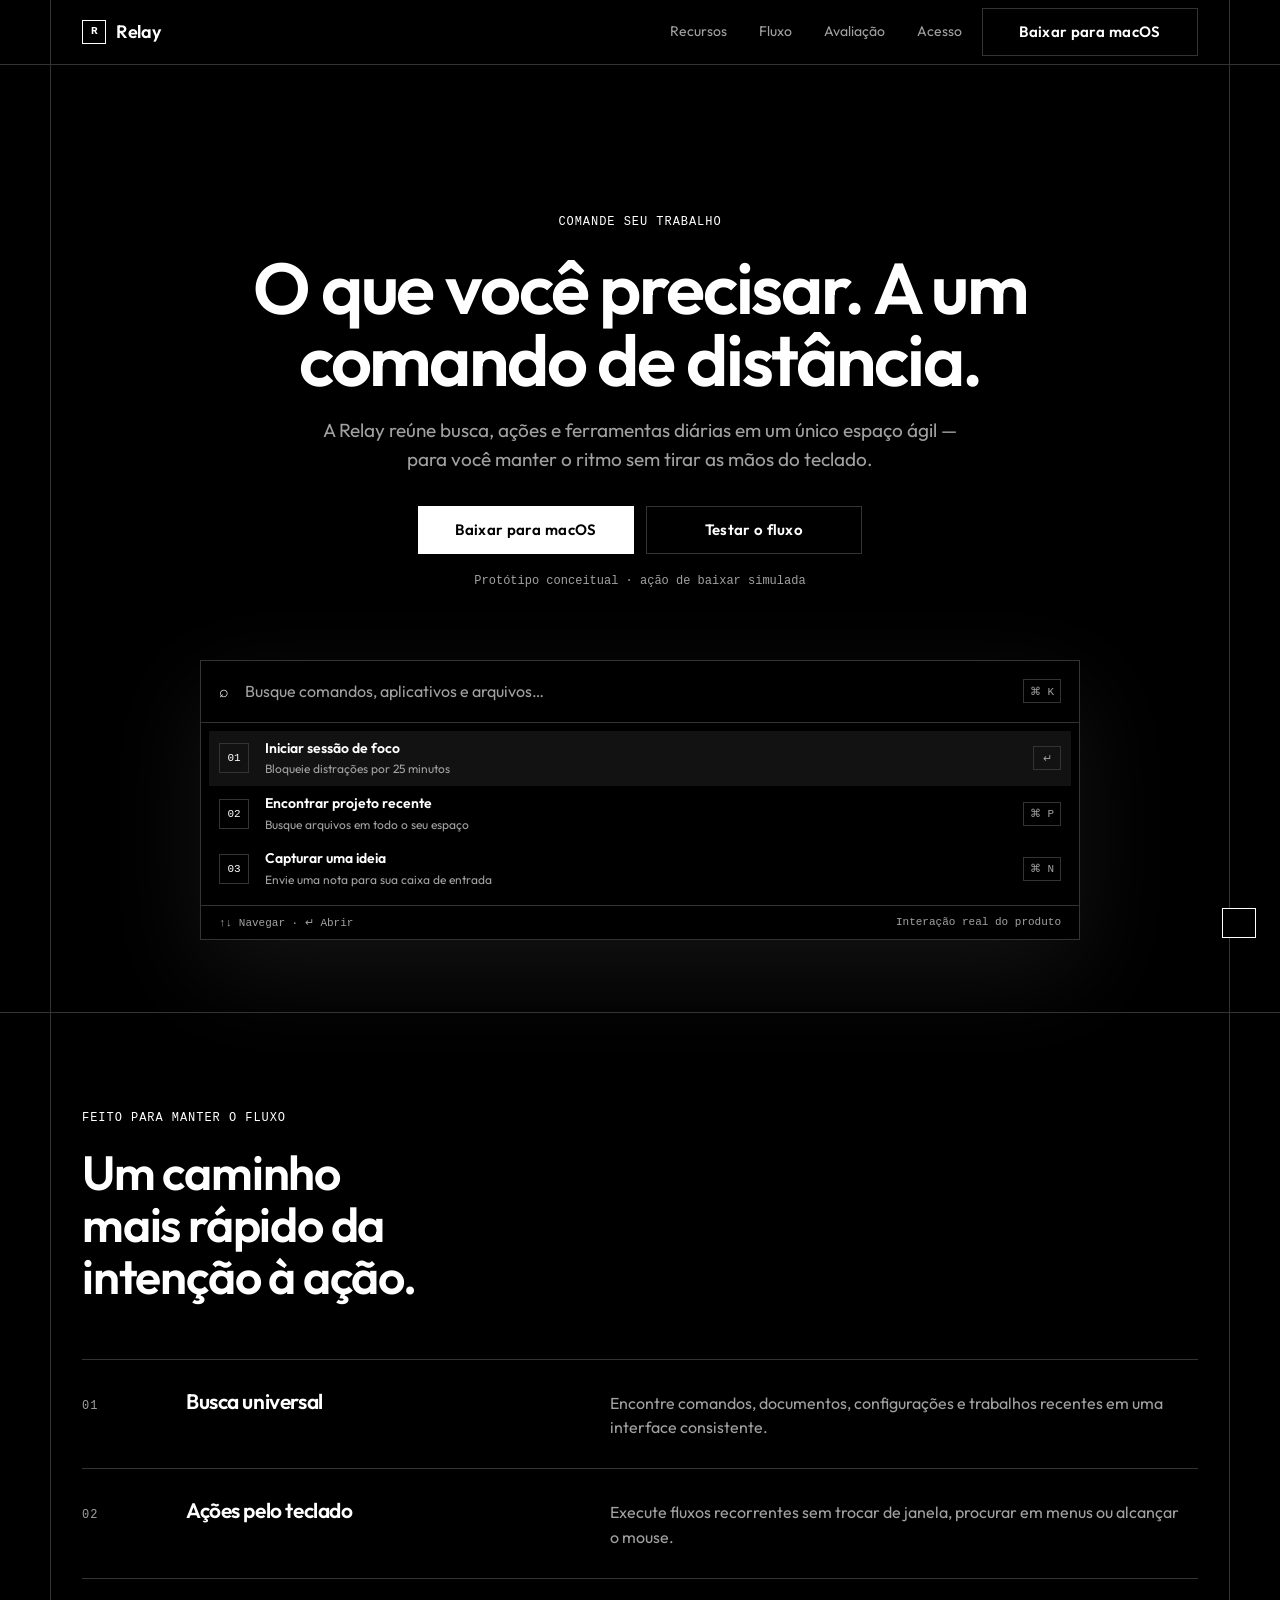
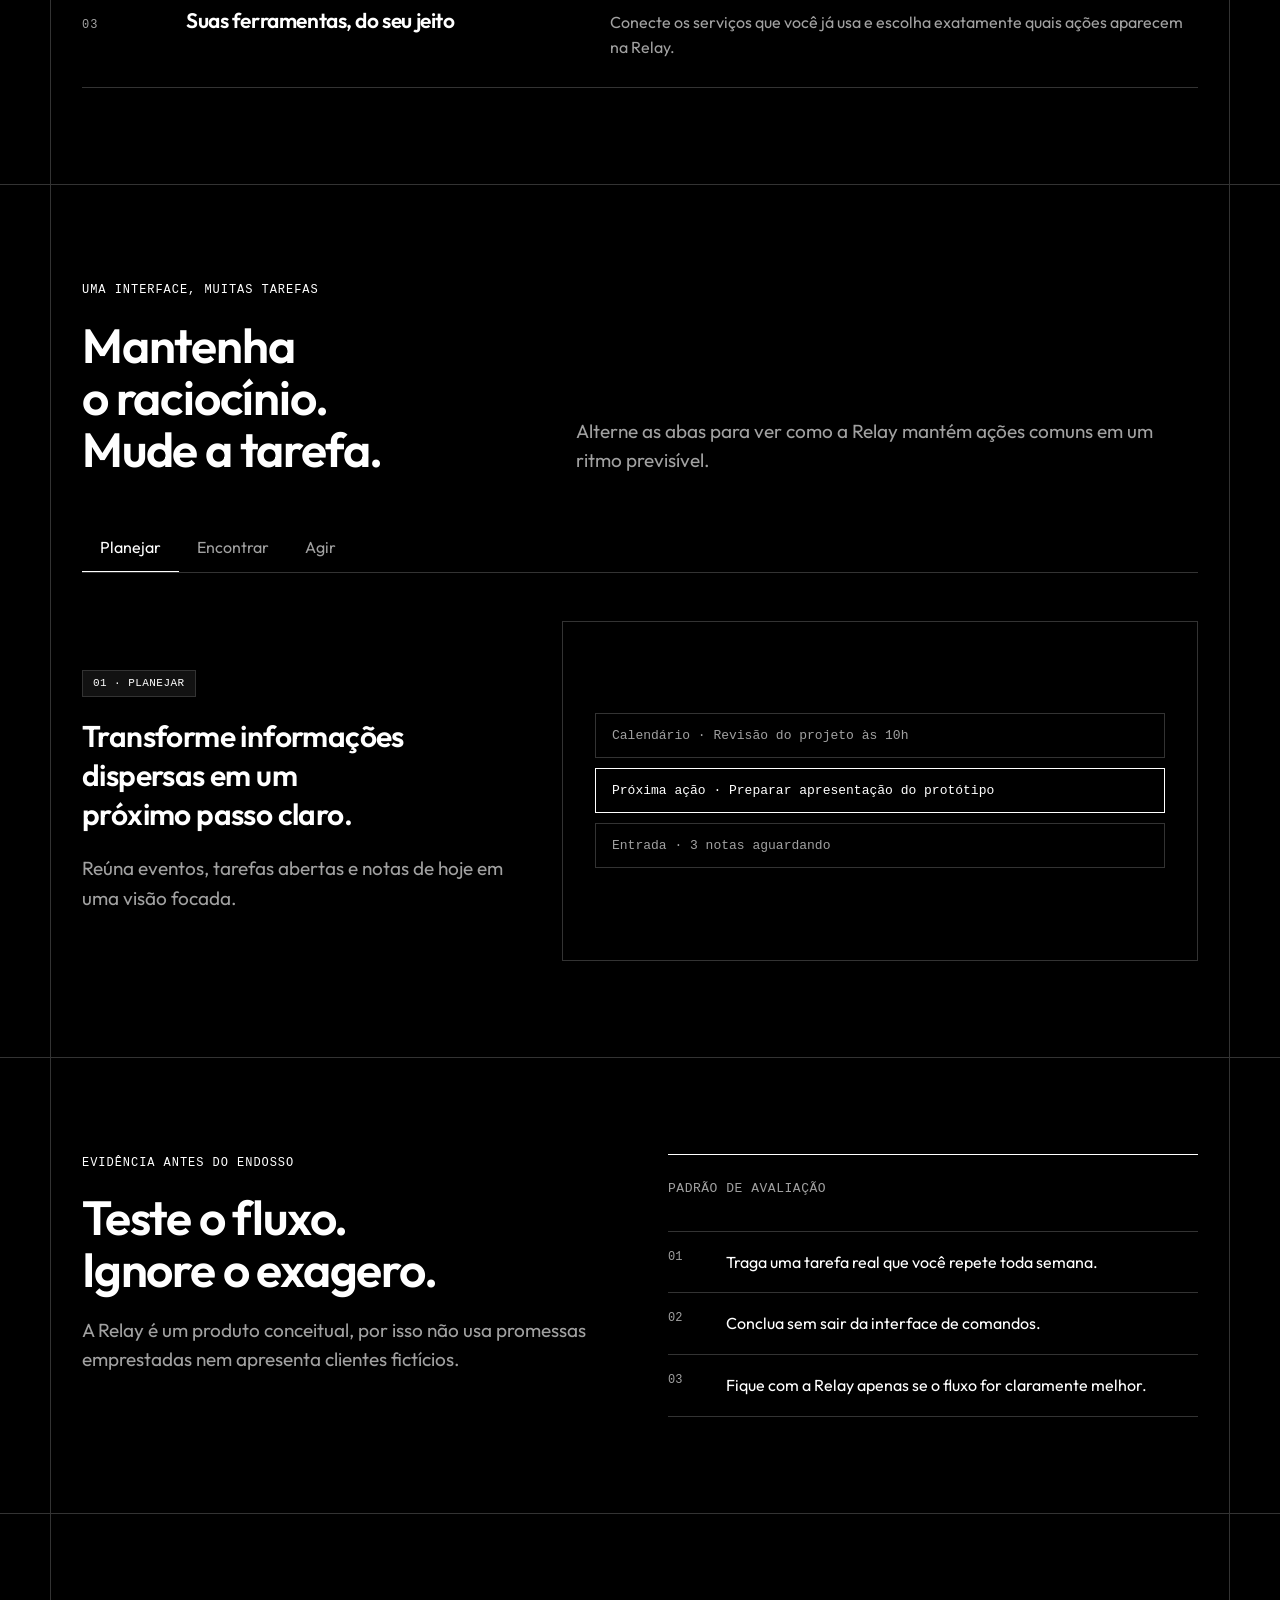
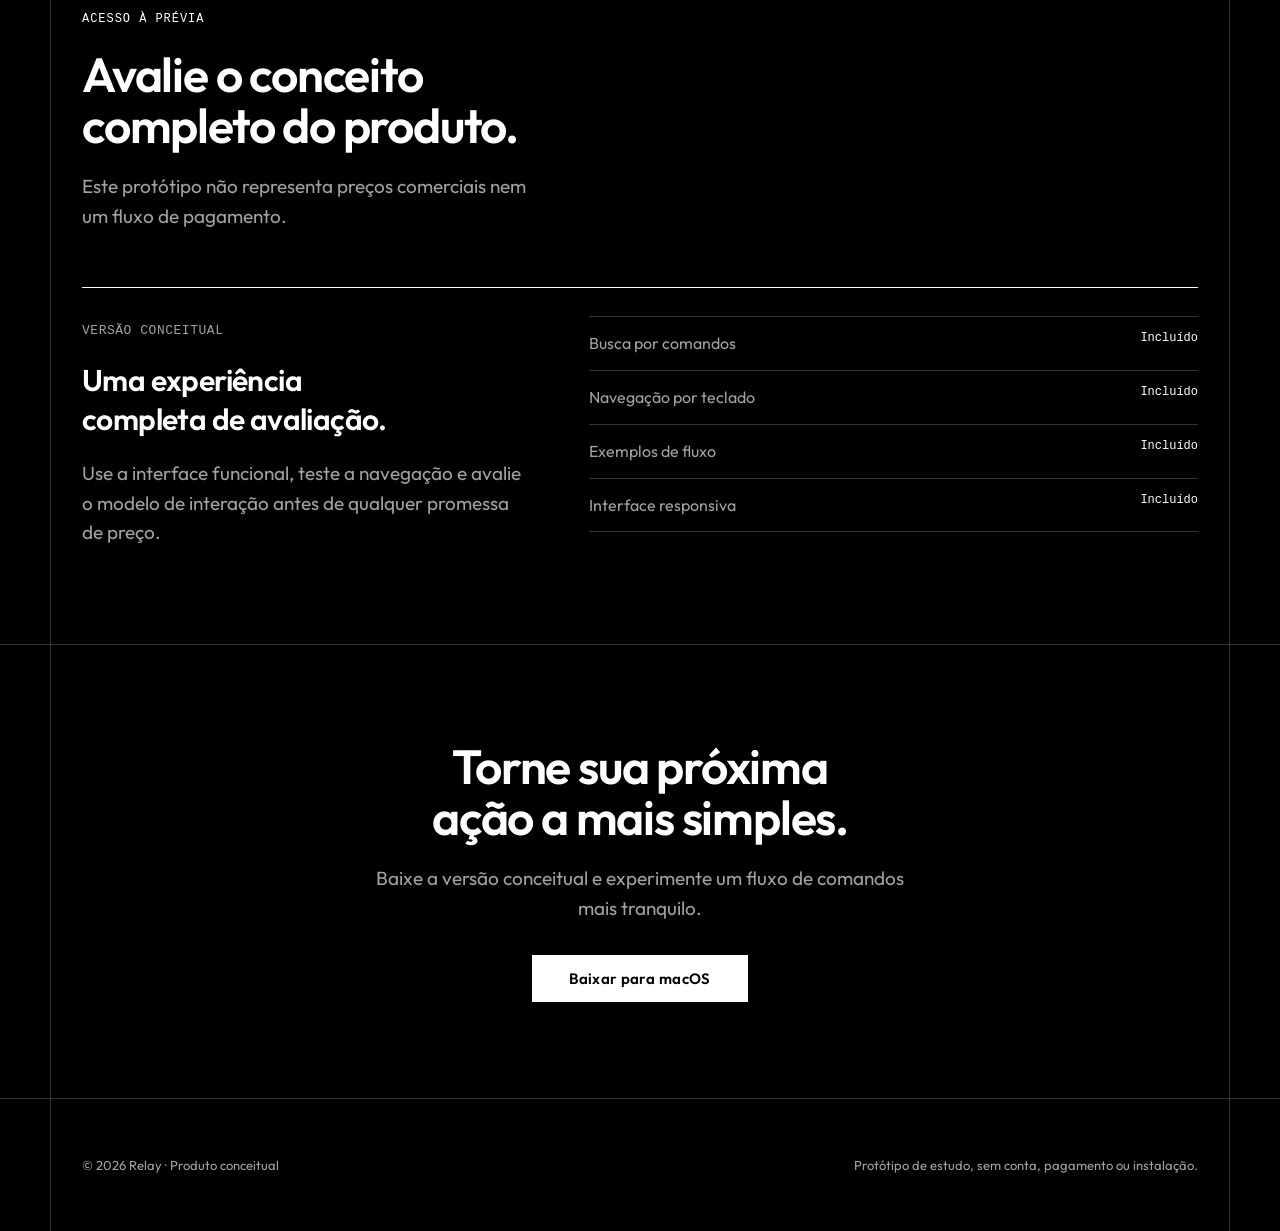
==== commit 6e5c5c6e: "chore: update solution ID in devely.json and reorganize meta tags in index.html" ====
--- a/index.html
+++ b/index.html
@@ -1,459 +1,349 @@
 <!doctype html>
 <html lang="pt-BR">
-  <head>
-    <meta charset="utf-8" />
-    <meta name="viewport" content="width=device-width, initial-scale=1" />
-    <!-- Chave usada pela Devely para publicar esta página. Não remove. -->
-    <meta
-      name="devely-publish-key"
-      content="dbc0d899-918b-4139-bea2-2c3bb2bb650f"
-    />
-    <meta
-      name="description"
-      content="Relay é um espaço de comandos conceitual para avançar no trabalho diário sem perder o foco."
-    />
-    <title>Relay — Seu trabalho a um comando de distância</title>
-    <link rel="stylesheet" href="assets/styles.css" />
-    <script src="assets/script.js" defer></script>
-  </head>
-  <body>
-    <a class="skip-link" href="#content">Pular para o conteúdo</a>
-    <div class="site-frame" aria-hidden="true"></div>
-
-    <header class="topnav" data-od-id="topnav">
-      <div class="container topnav-inner">
-        <a
-          class="logo"
-          href="#top"
-          aria-label="Página inicial da Relay"
-          data-od-id="brand-link"
-        >
-          <span class="logo-mark">R</span>
-          Relay
-        </a>
-        <nav class="primary-nav" aria-label="Navegação principal">
+
+<head>
+  <meta charset="utf-8" />
+  <meta name="viewport" content="width=device-width, initial-scale=1" />
+  <!-- Chave usada pela Devely para publicar esta página. Não remove. -->
+  <meta name="devely-solution-id" content="2719d261-9ed1-4012-98e6-07c43b6b84c0" />
+  <meta name="description"
+    content="Relay é um espaço de comandos conceitual para avançar no trabalho diário sem perder o foco." />
+  <title>Relay — Seu trabalho a um comando de distância</title>
+  <link rel="stylesheet" href="assets/styles.css" />
+  <script src="assets/script.js" defer></script>
+</head>
+
+<body>
+  <a class="skip-link" href="#content">Pular para o conteúdo</a>
+  <div class="site-frame" aria-hidden="true"></div>
+
+  <header class="topnav" data-od-id="topnav">
+    <div class="container topnav-inner">
+      <a class="logo" href="#top" aria-label="Página inicial da Relay" data-od-id="brand-link">
+        <span class="logo-mark">R</span>
+        Relay
+      </a>
+      <nav class="primary-nav" aria-label="Navegação principal">
+        <a href="#features">Recursos</a>
+        <a href="#workflow">Fluxo</a>
+        <a href="#proof">Avaliação</a>
+        <a href="#pricing">Acesso</a>
+      </nav>
+      <button class="btn btn-secondary download-action" type="button" data-od-id="nav-download">
+        Baixar para macOS
+      </button>
+      <button class="menu-toggle" id="menu-toggle" type="button" aria-expanded="false" aria-controls="mobile-nav"
+        aria-label="Abrir navegação" data-od-id="mobile-menu-toggle">
+        <span class="menu-lines" aria-hidden="true"></span>
+      </button>
+    </div>
+    <nav class="mobile-nav" id="mobile-nav" aria-label="Navegação móvel" data-od-id="mobile-navigation" inert>
+      <div class="mobile-nav-inner">
+        <div class="container">
           <a href="#features">Recursos</a>
           <a href="#workflow">Fluxo</a>
           <a href="#proof">Avaliação</a>
           <a href="#pricing">Acesso</a>
-        </nav>
-        <button
-          class="btn btn-secondary download-action"
-          type="button"
-          data-od-id="nav-download"
-        >
+        </div>
+      </div>
+    </nav>
+  </header>
+
+  <main id="content">
+    <section class="section hero" id="top" data-od-id="hero">
+      <div class="container">
+        <div class="hero-center">
+          <p class="eyebrow">Comande seu trabalho</p>
+          <h1 data-od-id="hero-heading">
+            O que você precisar. A um comando de distância.
+          </h1>
+          <p class="lead">
+            A Relay reúne busca, ações e ferramentas diárias em um único
+            espaço ágil — para você manter o ritmo sem tirar as mãos do
+            teclado.
+          </p>
+          <div class="hero-cta">
+            <button class="btn btn-primary download-action" type="button" data-od-id="hero-download">
+              Baixar para macOS
+            </button>
+            <a class="btn btn-secondary" href="#workflow" data-od-id="hero-demo">
+              Testar o fluxo
+            </a>
+          </div>
+          <p class="hero-note">Protótipo conceitual · ação de baixar simulada</p>
+        </div>
+
+        <div class="command-shell" data-od-id="command-demo">
+          <label class="command-bar" for="command-search">
+            <span class="sr-only">Buscar comandos</span>
+            <span aria-hidden="true">⌕</span>
+            <input class="command-input" id="command-search" type="search" role="combobox"
+              placeholder="Busque comandos, aplicativos e arquivos…" autocomplete="off" aria-autocomplete="list"
+              aria-expanded="true" aria-controls="command-list" />
+            <span class="key">⌘ K</span>
+          </label>
+          <div class="command-list" id="command-list" role="listbox" aria-label="Comandos disponíveis">
+            <button class="command-item" id="command-focus" type="button" role="option" aria-selected="true"
+              data-search="iniciar sessão de foco cronômetro">
+              <span class="command-icon">01</span>
+              <span class="command-copy">
+                <strong>Iniciar sessão de foco</strong>
+                <span>Bloqueie distrações por 25 minutos</span>
+              </span>
+              <span class="key">↵</span>
+            </button>
+            <button class="command-item" id="command-project" type="button" role="option" aria-selected="false"
+              data-search="buscar projeto recente arquivos">
+              <span class="command-icon">02</span>
+              <span class="command-copy">
+                <strong>Encontrar projeto recente</strong>
+                <span>Busque arquivos em todo o seu espaço</span>
+              </span>
+              <span class="key">⌘ P</span>
+            </button>
+            <button class="command-item" id="command-note" type="button" role="option" aria-selected="false"
+              data-search="capturar pensamento nota caixa de entrada">
+              <span class="command-icon">03</span>
+              <span class="command-copy">
+                <strong>Capturar uma ideia</strong>
+                <span>Envie uma nota para sua caixa de entrada</span>
+              </span>
+              <span class="key">⌘ N</span>
+            </button>
+            <p class="command-empty" hidden>
+              Nenhum comando encontrado. Tente “foco” ou “nota”.
+            </p>
+          </div>
+          <div class="command-foot">
+            <span>↑↓ Navegar · ↵ Abrir</span>
+            <span>Interação real do produto</span>
+          </div>
+        </div>
+      </div>
+    </section>
+
+    <section class="section" id="features" data-od-id="features">
+      <div class="container features">
+        <div class="intro">
+          <p class="eyebrow">Feito para manter o fluxo</p>
+          <h2 data-od-id="features-heading">
+            Um caminho mais rápido da intenção à ação.
+          </h2>
+        </div>
+        <div class="capability-list">
+          <article class="capability-row" data-od-id="feature-universal-search">
+            <span class="capability-index">01</span>
+            <h3>Busca universal</h3>
+            <p>
+              Encontre comandos, documentos, configurações e trabalhos recentes
+              em uma interface consistente.
+            </p>
+          </article>
+          <article class="capability-row" data-od-id="feature-actions">
+            <span class="capability-index">02</span>
+            <h3>Ações pelo teclado</h3>
+            <p>
+              Execute fluxos recorrentes sem trocar de janela, procurar em
+              menus ou alcançar o mouse.
+            </p>
+          </article>
+          <article class="capability-row" data-od-id="feature-extensions">
+            <span class="capability-index">03</span>
+            <h3>Suas ferramentas, do seu jeito</h3>
+            <p>
+              Conecte os serviços que você já usa e escolha exatamente quais
+              ações aparecem na Relay.
+            </p>
+          </article>
+        </div>
+      </div>
+    </section>
+
+    <section class="section" id="workflow" data-od-id="workflow">
+      <div class="container">
+        <div class="section-head">
+          <div class="intro">
+            <p class="eyebrow">Uma interface, muitas tarefas</p>
+            <h2 data-od-id="workflow-heading">
+              Mantenha o raciocínio. Mude a tarefa.
+            </h2>
+          </div>
+          <p class="lead">
+            Alterne as abas para ver como a Relay mantém ações comuns em um
+            ritmo previsível.
+          </p>
+        </div>
+
+        <div class="workflow-tabs" role="tablist" aria-label="Exemplos de fluxo" data-od-id="workflow-tabs">
+          <button class="workflow-tab" type="button" role="tab" aria-selected="true" aria-controls="panel-plan"
+            id="tab-plan">
+            Planejar
+          </button>
+          <button class="workflow-tab" type="button" role="tab" aria-selected="false" aria-controls="panel-find"
+            id="tab-find" tabindex="-1">
+            Encontrar
+          </button>
+          <button class="workflow-tab" type="button" role="tab" aria-selected="false" aria-controls="panel-act"
+            id="tab-act" tabindex="-1">
+            Agir
+          </button>
+        </div>
+
+        <div class="workflow-panel" id="panel-plan" role="tabpanel" aria-labelledby="tab-plan">
+          <div>
+            <span class="pill">01 · Planejar</span>
+            <h3 class="panel-title">
+              Transforme informações dispersas em um próximo passo claro.
+            </h3>
+            <p class="lead">
+              Reúna eventos, tarefas abertas e notas de hoje em uma visão
+              focada.
+            </p>
+          </div>
+          <div class="workflow-demo" aria-label="Prévia do fluxo de planejamento">
+            <div class="workflow-line">Calendário · Revisão do projeto às 10h</div>
+            <div class="workflow-line is-active">
+              Próxima ação · Preparar apresentação do protótipo
+            </div>
+            <div class="workflow-line">Entrada · 3 notas aguardando</div>
+          </div>
+        </div>
+
+        <div class="workflow-panel" id="panel-find" role="tabpanel" aria-labelledby="tab-find" hidden>
+          <div>
+            <span class="pill">02 · Encontrar</span>
+            <h3 class="panel-title">Busque pelo significado, não pela memória.</h3>
+            <p class="lead">
+              Use linguagem natural para chegar a documentos, pessoas e
+              projetos recentes.
+            </p>
+          </div>
+          <div class="workflow-demo" aria-label="Prévia do fluxo de busca">
+            <div class="workflow-line">
+              Busca · “o documento de lançamento da semana passada”
+            </div>
+            <div class="workflow-line is-active">
+              Encontrado · Documento de lançamento do produto
+            </div>
+            <div class="workflow-line">Ação · Abrir no espaço de trabalho</div>
+          </div>
+        </div>
+
+        <div class="workflow-panel" id="panel-act" role="tabpanel" aria-labelledby="tab-act" hidden>
+          <div>
+            <span class="pill">03 · Agir</span>
+            <h3 class="panel-title">
+              Resolva as pequenas tarefas enquanto ainda são pequenas.
+            </h3>
+            <p class="lead">
+              Envie, agende, capture e atualize sem abrir outra janela de
+              aplicativo.
+            </p>
+          </div>
+          <div class="workflow-demo" aria-label="Prévia do fluxo de ação">
+            <div class="workflow-line">Comando · Agendar bloco de foco</div>
+            <div class="workflow-line is-active">Horário · Amanhã, 09h–10h30</div>
+            <div class="workflow-line">Resultado · Pronto para confirmar</div>
+          </div>
+        </div>
+      </div>
+    </section>
+
+    <section class="section" id="proof" data-od-id="customer-proof">
+      <div class="container proof-panel">
+        <div>
+          <p class="eyebrow">Evidência antes do endosso</p>
+          <h2 data-od-id="proof-heading">Teste o fluxo. Ignore o exagero.</h2>
+          <p class="lead">
+            A Relay é um produto conceitual, por isso não usa promessas
+            emprestadas nem apresenta clientes fictícios.
+          </p>
+        </div>
+        <div class="proof-slot" data-od-id="evaluation-principles">
+          <span class="meta">Padrão de avaliação</span>
+          <div class="proof-principles">
+            <div class="proof-principle">
+              <span>01</span>
+              <p>Traga uma tarefa real que você repete toda semana.</p>
+            </div>
+            <div class="proof-principle">
+              <span>02</span>
+              <p>Conclua sem sair da interface de comandos.</p>
+            </div>
+            <div class="proof-principle">
+              <span>03</span>
+              <p>Fique com a Relay apenas se o fluxo for claramente melhor.</p>
+            </div>
+          </div>
+        </div>
+      </div>
+    </section>
+
+    <section class="section" id="pricing" data-od-id="pricing">
+      <div class="container">
+        <div class="intro">
+          <p class="eyebrow">Acesso à prévia</p>
+          <h2 data-od-id="pricing-heading">
+            Avalie o conceito completo do produto.
+          </h2>
+          <p class="lead">
+            Este protótipo não representa preços comerciais nem um fluxo de
+            pagamento.
+          </p>
+        </div>
+        <div class="preview-plan" data-od-id="preview-plan">
+          <div>
+            <span class="meta">Versão conceitual</span>
+            <h3 class="panel-title">Uma experiência completa de avaliação.</h3>
+            <p class="lead">
+              Use a interface funcional, teste a navegação e avalie o modelo
+              de interação antes de qualquer promessa de preço.
+            </p>
+          </div>
+          <ul class="preview-list" aria-label="A versão conceitual inclui">
+            <li>
+              <span>Busca por comandos</span>
+              <span class="included">Incluído</span>
+            </li>
+            <li>
+              <span>Navegação por teclado</span>
+              <span class="included">Incluído</span>
+            </li>
+            <li>
+              <span>Exemplos de fluxo</span>
+              <span class="included">Incluído</span>
+            </li>
+            <li>
+              <span>Interface responsiva</span>
+              <span class="included">Incluído</span>
+            </li>
+          </ul>
+        </div>
+      </div>
+    </section>
+
+    <section class="section cta-strip" data-od-id="cta-strip">
+      <div class="container narrow">
+        <h2>Torne sua próxima ação a mais simples.</h2>
+        <p class="lead">
+          Baixe a versão conceitual e experimente um fluxo de comandos mais
+          tranquilo.
+        </p>
+        <button class="btn btn-primary download-action" type="button" data-od-id="closing-download">
           Baixar para macOS
         </button>
-        <button
-          class="menu-toggle"
-          id="menu-toggle"
-          type="button"
-          aria-expanded="false"
-          aria-controls="mobile-nav"
-          aria-label="Abrir navegação"
-          data-od-id="mobile-menu-toggle"
-        >
-          <span class="menu-lines" aria-hidden="true"></span>
-        </button>
-      </div>
-      <nav
-        class="mobile-nav"
-        id="mobile-nav"
-        aria-label="Navegação móvel"
-        data-od-id="mobile-navigation"
-        inert
-      >
-        <div class="mobile-nav-inner">
-          <div class="container">
-            <a href="#features">Recursos</a>
-            <a href="#workflow">Fluxo</a>
-            <a href="#proof">Avaliação</a>
-            <a href="#pricing">Acesso</a>
-          </div>
-        </div>
-      </nav>
-    </header>
-
-    <main id="content">
-      <section class="section hero" id="top" data-od-id="hero">
-        <div class="container">
-          <div class="hero-center">
-            <p class="eyebrow">Comande seu trabalho</p>
-            <h1 data-od-id="hero-heading">
-              O que você precisar. A um comando de distância.
-            </h1>
-            <p class="lead">
-              A Relay reúne busca, ações e ferramentas diárias em um único
-              espaço ágil — para você manter o ritmo sem tirar as mãos do
-              teclado.
-            </p>
-            <div class="hero-cta">
-              <button
-                class="btn btn-primary download-action"
-                type="button"
-                data-od-id="hero-download"
-              >
-                Baixar para macOS
-              </button>
-              <a class="btn btn-secondary" href="#workflow" data-od-id="hero-demo">
-                Testar o fluxo
-              </a>
-            </div>
-            <p class="hero-note">Protótipo conceitual · ação de baixar simulada</p>
-          </div>
-
-          <div class="command-shell" data-od-id="command-demo">
-            <label class="command-bar" for="command-search">
-              <span class="sr-only">Buscar comandos</span>
-              <span aria-hidden="true">⌕</span>
-              <input
-                class="command-input"
-                id="command-search"
-                type="search"
-                role="combobox"
-                placeholder="Busque comandos, aplicativos e arquivos…"
-                autocomplete="off"
-                aria-autocomplete="list"
-                aria-expanded="true"
-                aria-controls="command-list"
-              />
-              <span class="key">⌘ K</span>
-            </label>
-            <div
-              class="command-list"
-              id="command-list"
-              role="listbox"
-              aria-label="Comandos disponíveis"
-            >
-              <button
-                class="command-item"
-                id="command-focus"
-                type="button"
-                role="option"
-                aria-selected="true"
-                data-search="iniciar sessão de foco cronômetro"
-              >
-                <span class="command-icon">01</span>
-                <span class="command-copy">
-                  <strong>Iniciar sessão de foco</strong>
-                  <span>Bloqueie distrações por 25 minutos</span>
-                </span>
-                <span class="key">↵</span>
-              </button>
-              <button
-                class="command-item"
-                id="command-project"
-                type="button"
-                role="option"
-                aria-selected="false"
-                data-search="buscar projeto recente arquivos"
-              >
-                <span class="command-icon">02</span>
-                <span class="command-copy">
-                  <strong>Encontrar projeto recente</strong>
-                  <span>Busque arquivos em todo o seu espaço</span>
-                </span>
-                <span class="key">⌘ P</span>
-              </button>
-              <button
-                class="command-item"
-                id="command-note"
-                type="button"
-                role="option"
-                aria-selected="false"
-                data-search="capturar pensamento nota caixa de entrada"
-              >
-                <span class="command-icon">03</span>
-                <span class="command-copy">
-                  <strong>Capturar uma ideia</strong>
-                  <span>Envie uma nota para sua caixa de entrada</span>
-                </span>
-                <span class="key">⌘ N</span>
-              </button>
-              <p class="command-empty" hidden>
-                Nenhum comando encontrado. Tente “foco” ou “nota”.
-              </p>
-            </div>
-            <div class="command-foot">
-              <span>↑↓ Navegar · ↵ Abrir</span>
-              <span>Interação real do produto</span>
-            </div>
-          </div>
-        </div>
-      </section>
-
-      <section class="section" id="features" data-od-id="features">
-        <div class="container features">
-          <div class="intro">
-            <p class="eyebrow">Feito para manter o fluxo</p>
-            <h2 data-od-id="features-heading">
-              Um caminho mais rápido da intenção à ação.
-            </h2>
-          </div>
-          <div class="capability-list">
-            <article class="capability-row" data-od-id="feature-universal-search">
-              <span class="capability-index">01</span>
-              <h3>Busca universal</h3>
-              <p>
-                Encontre comandos, documentos, configurações e trabalhos recentes
-                em uma interface consistente.
-              </p>
-            </article>
-            <article class="capability-row" data-od-id="feature-actions">
-              <span class="capability-index">02</span>
-              <h3>Ações pelo teclado</h3>
-              <p>
-                Execute fluxos recorrentes sem trocar de janela, procurar em
-                menus ou alcançar o mouse.
-              </p>
-            </article>
-            <article class="capability-row" data-od-id="feature-extensions">
-              <span class="capability-index">03</span>
-              <h3>Suas ferramentas, do seu jeito</h3>
-              <p>
-                Conecte os serviços que você já usa e escolha exatamente quais
-                ações aparecem na Relay.
-              </p>
-            </article>
-          </div>
-        </div>
-      </section>
-
-      <section class="section" id="workflow" data-od-id="workflow">
-        <div class="container">
-          <div class="section-head">
-            <div class="intro">
-              <p class="eyebrow">Uma interface, muitas tarefas</p>
-              <h2 data-od-id="workflow-heading">
-                Mantenha o raciocínio. Mude a tarefa.
-              </h2>
-            </div>
-            <p class="lead">
-              Alterne as abas para ver como a Relay mantém ações comuns em um
-              ritmo previsível.
-            </p>
-          </div>
-
-          <div
-            class="workflow-tabs"
-            role="tablist"
-            aria-label="Exemplos de fluxo"
-            data-od-id="workflow-tabs"
-          >
-            <button
-              class="workflow-tab"
-              type="button"
-              role="tab"
-              aria-selected="true"
-              aria-controls="panel-plan"
-              id="tab-plan"
-            >
-              Planejar
-            </button>
-            <button
-              class="workflow-tab"
-              type="button"
-              role="tab"
-              aria-selected="false"
-              aria-controls="panel-find"
-              id="tab-find"
-              tabindex="-1"
-            >
-              Encontrar
-            </button>
-            <button
-              class="workflow-tab"
-              type="button"
-              role="tab"
-              aria-selected="false"
-              aria-controls="panel-act"
-              id="tab-act"
-              tabindex="-1"
-            >
-              Agir
-            </button>
-          </div>
-
-          <div
-            class="workflow-panel"
-            id="panel-plan"
-            role="tabpanel"
-            aria-labelledby="tab-plan"
-          >
-            <div>
-              <span class="pill">01 · Planejar</span>
-              <h3 class="panel-title">
-                Transforme informações dispersas em um próximo passo claro.
-              </h3>
-              <p class="lead">
-                Reúna eventos, tarefas abertas e notas de hoje em uma visão
-                focada.
-              </p>
-            </div>
-            <div class="workflow-demo" aria-label="Prévia do fluxo de planejamento">
-              <div class="workflow-line">Calendário · Revisão do projeto às 10h</div>
-              <div class="workflow-line is-active">
-                Próxima ação · Preparar apresentação do protótipo
-              </div>
-              <div class="workflow-line">Entrada · 3 notas aguardando</div>
-            </div>
-          </div>
-
-          <div
-            class="workflow-panel"
-            id="panel-find"
-            role="tabpanel"
-            aria-labelledby="tab-find"
-            hidden
-          >
-            <div>
-              <span class="pill">02 · Encontrar</span>
-              <h3 class="panel-title">Busque pelo significado, não pela memória.</h3>
-              <p class="lead">
-                Use linguagem natural para chegar a documentos, pessoas e
-                projetos recentes.
-              </p>
-            </div>
-            <div class="workflow-demo" aria-label="Prévia do fluxo de busca">
-              <div class="workflow-line">
-                Busca · “o documento de lançamento da semana passada”
-              </div>
-              <div class="workflow-line is-active">
-                Encontrado · Documento de lançamento do produto
-              </div>
-              <div class="workflow-line">Ação · Abrir no espaço de trabalho</div>
-            </div>
-          </div>
-
-          <div
-            class="workflow-panel"
-            id="panel-act"
-            role="tabpanel"
-            aria-labelledby="tab-act"
-            hidden
-          >
-            <div>
-              <span class="pill">03 · Agir</span>
-              <h3 class="panel-title">
-                Resolva as pequenas tarefas enquanto ainda são pequenas.
-              </h3>
-              <p class="lead">
-                Envie, agende, capture e atualize sem abrir outra janela de
-                aplicativo.
-              </p>
-            </div>
-            <div class="workflow-demo" aria-label="Prévia do fluxo de ação">
-              <div class="workflow-line">Comando · Agendar bloco de foco</div>
-              <div class="workflow-line is-active">Horário · Amanhã, 09h–10h30</div>
-              <div class="workflow-line">Resultado · Pronto para confirmar</div>
-            </div>
-          </div>
-        </div>
-      </section>
-
-      <section class="section" id="proof" data-od-id="customer-proof">
-        <div class="container proof-panel">
-          <div>
-            <p class="eyebrow">Evidência antes do endosso</p>
-            <h2 data-od-id="proof-heading">Teste o fluxo. Ignore o exagero.</h2>
-            <p class="lead">
-              A Relay é um produto conceitual, por isso não usa promessas
-              emprestadas nem apresenta clientes fictícios.
-            </p>
-          </div>
-          <div class="proof-slot" data-od-id="evaluation-principles">
-            <span class="meta">Padrão de avaliação</span>
-            <div class="proof-principles">
-              <div class="proof-principle">
-                <span>01</span>
-                <p>Traga uma tarefa real que você repete toda semana.</p>
-              </div>
-              <div class="proof-principle">
-                <span>02</span>
-                <p>Conclua sem sair da interface de comandos.</p>
-              </div>
-              <div class="proof-principle">
-                <span>03</span>
-                <p>Fique com a Relay apenas se o fluxo for claramente melhor.</p>
-              </div>
-            </div>
-          </div>
-        </div>
-      </section>
-
-      <section class="section" id="pricing" data-od-id="pricing">
-        <div class="container">
-          <div class="intro">
-            <p class="eyebrow">Acesso à prévia</p>
-            <h2 data-od-id="pricing-heading">
-              Avalie o conceito completo do produto.
-            </h2>
-            <p class="lead">
-              Este protótipo não representa preços comerciais nem um fluxo de
-              pagamento.
-            </p>
-          </div>
-          <div class="preview-plan" data-od-id="preview-plan">
-            <div>
-              <span class="meta">Versão conceitual</span>
-              <h3 class="panel-title">Uma experiência completa de avaliação.</h3>
-              <p class="lead">
-                Use a interface funcional, teste a navegação e avalie o modelo
-                de interação antes de qualquer promessa de preço.
-              </p>
-            </div>
-            <ul class="preview-list" aria-label="A versão conceitual inclui">
-              <li>
-                <span>Busca por comandos</span>
-                <span class="included">Incluído</span>
-              </li>
-              <li>
-                <span>Navegação por teclado</span>
-                <span class="included">Incluído</span>
-              </li>
-              <li>
-                <span>Exemplos de fluxo</span>
-                <span class="included">Incluído</span>
-              </li>
-              <li>
-                <span>Interface responsiva</span>
-                <span class="included">Incluído</span>
-              </li>
-            </ul>
-          </div>
-        </div>
-      </section>
-
-      <section class="section cta-strip" data-od-id="cta-strip">
-        <div class="container narrow">
-          <h2>Torne sua próxima ação a mais simples.</h2>
-          <p class="lead">
-            Baixe a versão conceitual e experimente um fluxo de comandos mais
-            tranquilo.
-          </p>
-          <button
-            class="btn btn-primary download-action"
-            type="button"
-            data-od-id="closing-download"
-          >
-            Baixar para macOS
-          </button>
-        </div>
-      </section>
-    </main>
-
-    <footer class="pagefoot" data-od-id="footer">
-      <div class="container pagefoot-inner">
-        <span>© 2026 Relay · Produto conceitual</span>
-        <span>Protótipo de estudo, sem conta, pagamento ou instalação.</span>
-      </div>
-    </footer>
-
-    <div
-      class="status-toast"
-      id="status-toast"
-      role="status"
-      aria-live="polite"
-    ></div>
-  </body>
-</html>
+      </div>
+    </section>
+  </main>
+
+  <footer class="pagefoot" data-od-id="footer">
+    <div class="container pagefoot-inner">
+      <span>© 2026 Relay · Produto conceitual</span>
+      <span>Protótipo de estudo, sem conta, pagamento ou instalação.</span>
+    </div>
+  </footer>
+
+  <div class="status-toast" id="status-toast" role="status" aria-live="polite"></div>
+</body>
+
+</html>
--- a/assets/styles.css
+++ b/assets/styles.css
@@ -820,11 +820,13 @@
   padding: 14px 16px;
   border: 1px solid var(--fg);
   background: var(--bg);
-  transform: translateY(140%);
+  pointer-events: none;
+  transform: translateY(calc(100% + 32px));
   transition: transform 0.15s var(--ease);
 }
 
 .status-toast.is-visible {
+  pointer-events: auto;
   transform: translateY(0);
 }
 
